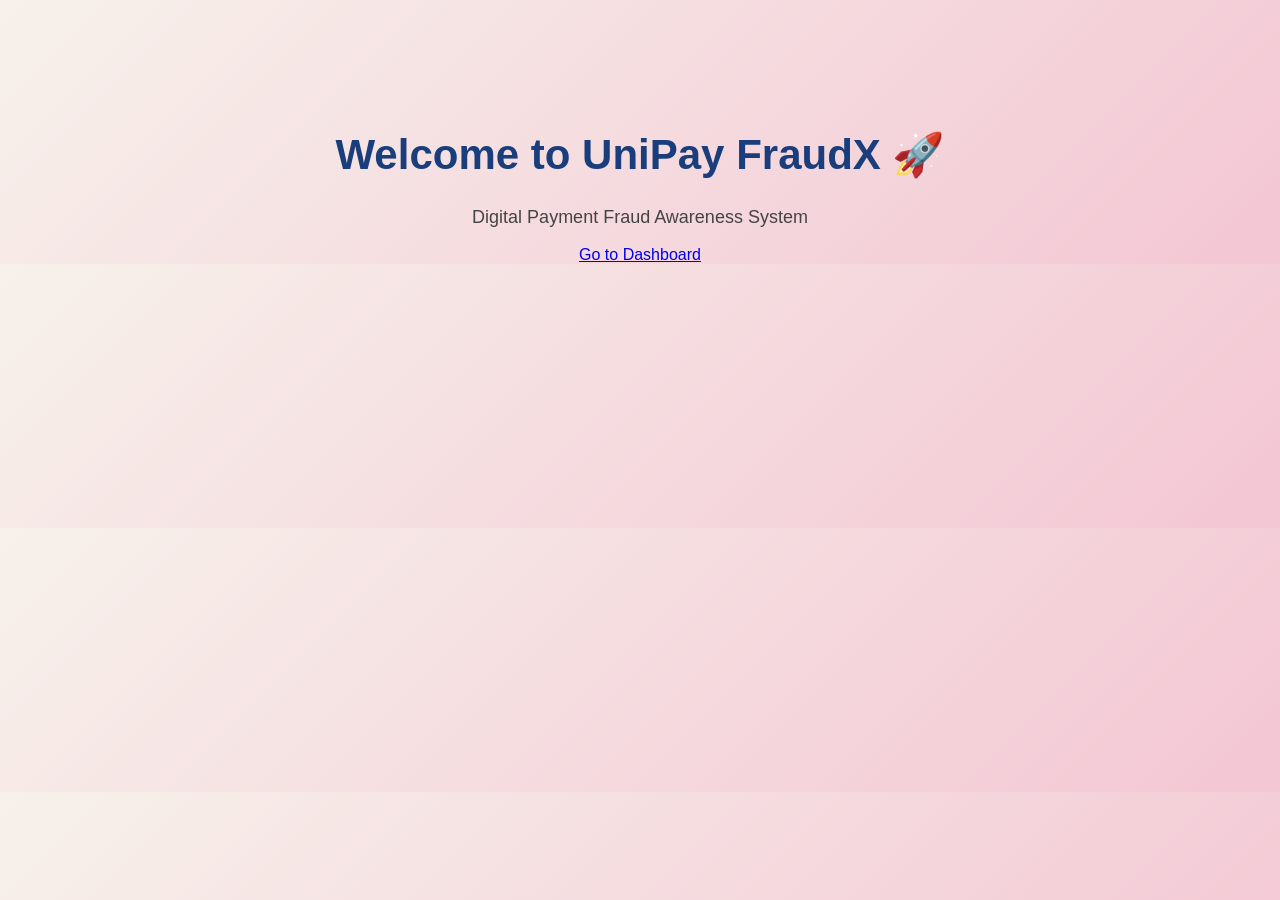
==== templates/index.html @ e5cb838e "Merge pull request #13 from cheswinvaddi/improve-dashboard-ui  🚀 UI/UX Redesign for UniPay FraudX Da" ====
<!DOCTYPE html>
<html>

<head>
    <title>UniPay FraudX</title>
    <link rel="stylesheet" href="/static/style.css">
</head>

<body>

    <h1>Welcome to UniPay FraudX 🚀</h1>
    <p>Digital Payment Fraud Awareness System</p>

    <a href="/dashboard">Go to Dashboard</a>

</body>

</html>
---- static/style.css ----
/* ================================
   UniPay FraudX Dashboard Styling
   ================================ */

body {
    font-family: Arial, sans-serif;
    background: #f4f6fb;
    margin: 0;
    padding: 0;
    text-align: center;
}

/* Headings */
h1 {
    color: #1a3d7c;
    margin-top: 30px;
    font-size: 42px;
}

p {
    font-size: 18px;
    color: #444;
}

/* Navigation Bar */
.nav {
    margin: 20px 0;
}

.nav a {
    text-decoration: none;
    margin: 0 15px;
    font-weight: bold;
    font-size: 16px;
    color: #1a3d7c;
    padding: 8px 15px;
    border-radius: 8px;
    background: white;
    box-shadow: 0px 2px 6px rgba(0, 0, 0, 0.1);
}

.nav a:hover {
    background: #1a3d7c;
    color: white;
}

/* Table Styling */
table {
    margin: 30px auto;
    width: 85%;
    border-collapse: collapse;
    background: white;
    border-radius: 12px;
    overflow: hidden;
    box-shadow: 0px 4px 12px rgba(0, 0, 0, 0.15);
}

th {
    background: #1a3d7c;
    color: white;
    padding: 14px;
    font-size: 16px;
}

td {
    padding: 12px;
    border-bottom: 1px solid #eee;
    font-size: 15px;
}

/* Hover effect on rows */
tr:hover {
    background: #f1f7ff;
}

/* Status Labels */
.normal {
    color: green;
    font-weight: bold;
}

.suspicious {
    color: red;
    font-weight: bold;
}

/* Optional Badge Style */
.normal::before {
    content: "🟢 ";
}

.suspicious::before {
    content: "🔴 ";
}

/* Summary Box */
.summary {
    margin: 30px auto;
    width: 65%;
    padding: 18px;
    background: white;
    border-radius: 12px;
    box-shadow: 0px 4px 10px rgba(0, 0, 0, 0.12);
}

.summary h3 {
    color: #1a3d7c;
}

.summary p {
    font-size: 16px;
    color: #333;
}

.cards {
    display: flex;
    justify-content: center;
    gap: 20px;
    margin: 30px;
}

.card {
    background: white;
    padding: 20px;
    width: 220px;
    border-radius: 15px;
    box-shadow: 0px 4px 10px rgba(0, 0, 0, 0.1);
}

.chart-box {
    width: 40%;
    background: white;
    padding: 20px;
    margin: 20px;
    display: inline-block;
    border-radius: 12px;
}

.charts {
    text-align: center;
}

/* Landing Page Styling */
body {
    background: linear-gradient(135deg, #f7f1eb, #f3c6d3);
    text-align: center;
    padding-top: 100px;
    font-family: Arial, sans-serif;
}

.cta-btn {
    background: #e8a0bf;
    padding: 15px 30px;
    border-radius: 30px;
    font-size: 18px;
    color: white;
    text-decoration: none;
    display: inline-block;
    transition: 0.3s;
}

.cta-btn:hover {
    background: #d63384;
    transform: scale(1.05);
    box-shadow: 0 0 15px rgba(214, 51, 132, 0.6);
}

.features {
    display: flex;
    justify-content: center;
    gap: 20px;
    margin-top: 50px;
}

.box {
    background: white;
    padding: 20px;
    border-radius: 12px;
    width: 200px;
    box-shadow: 0 5px 15px rgba(0, 0, 0, 0.1);
    transition: 0.3s;
}

.box:hover {
    transform: translateY(-10px);
}
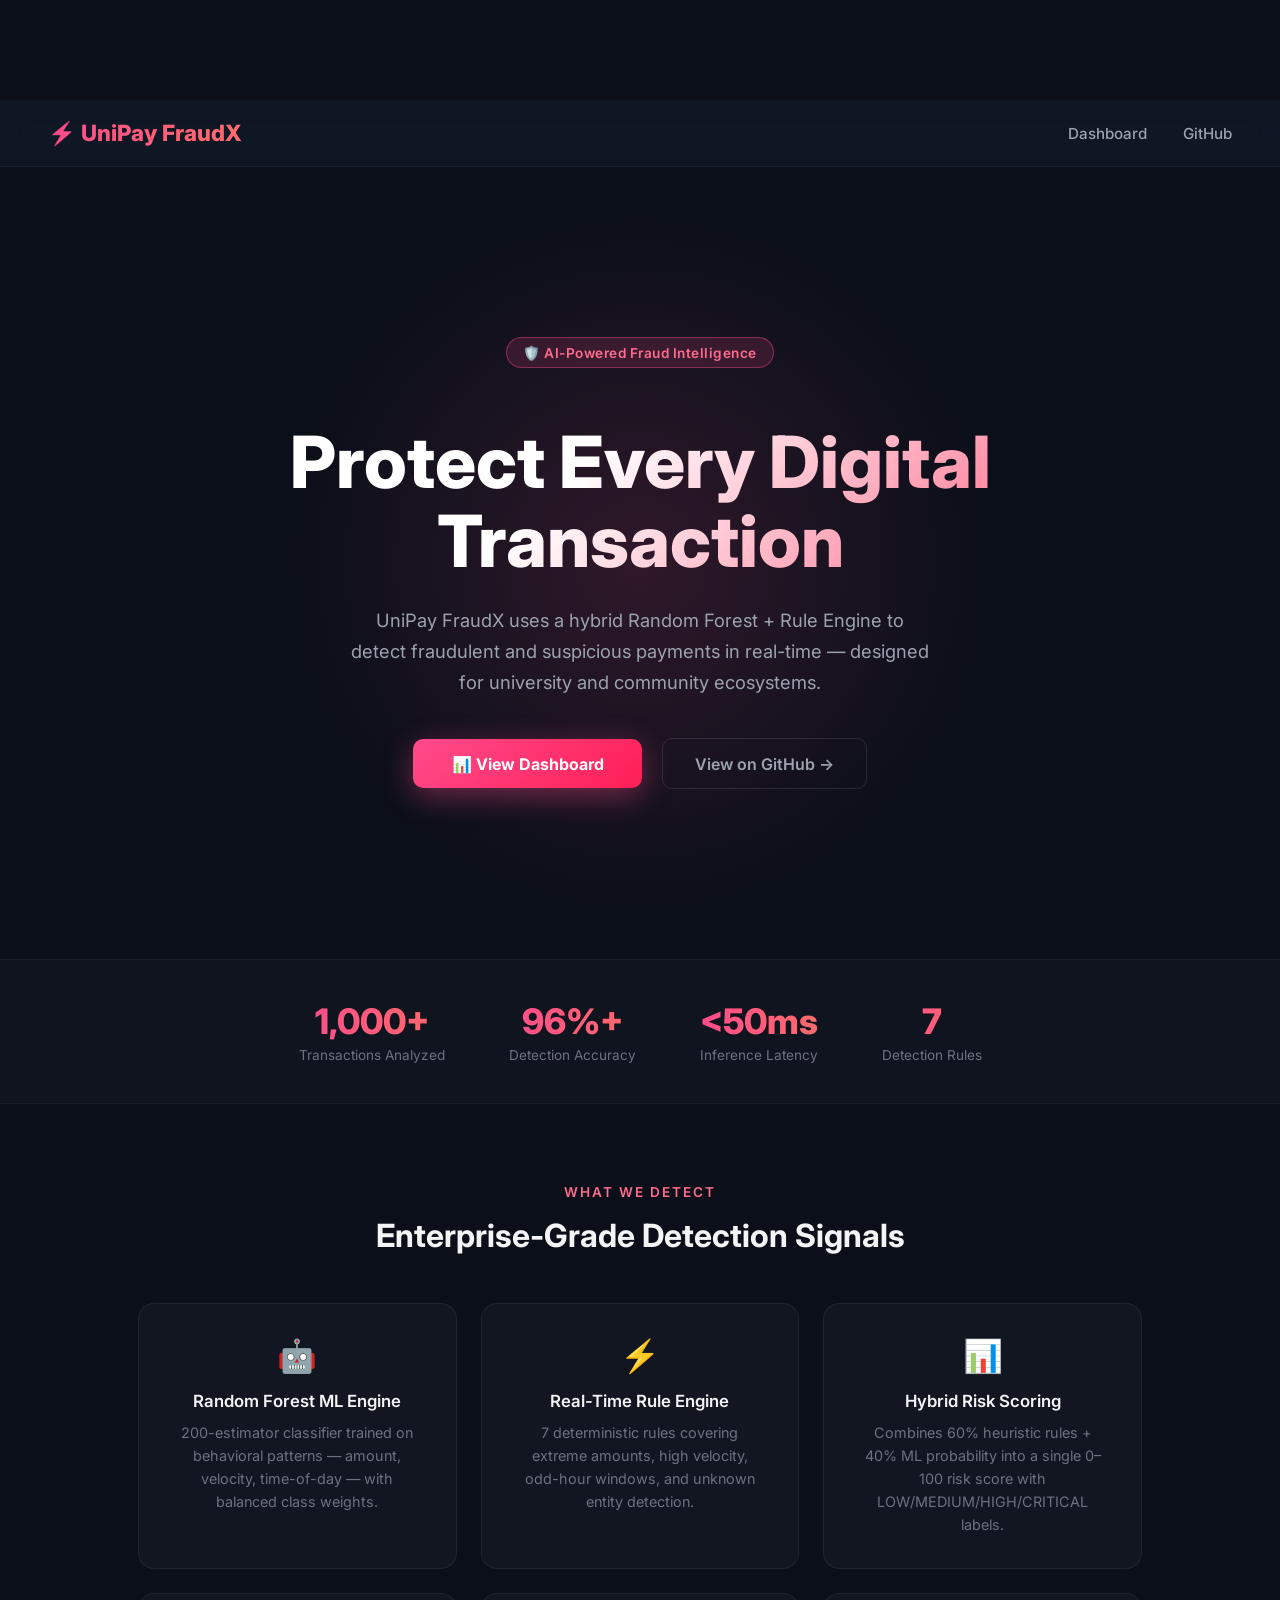
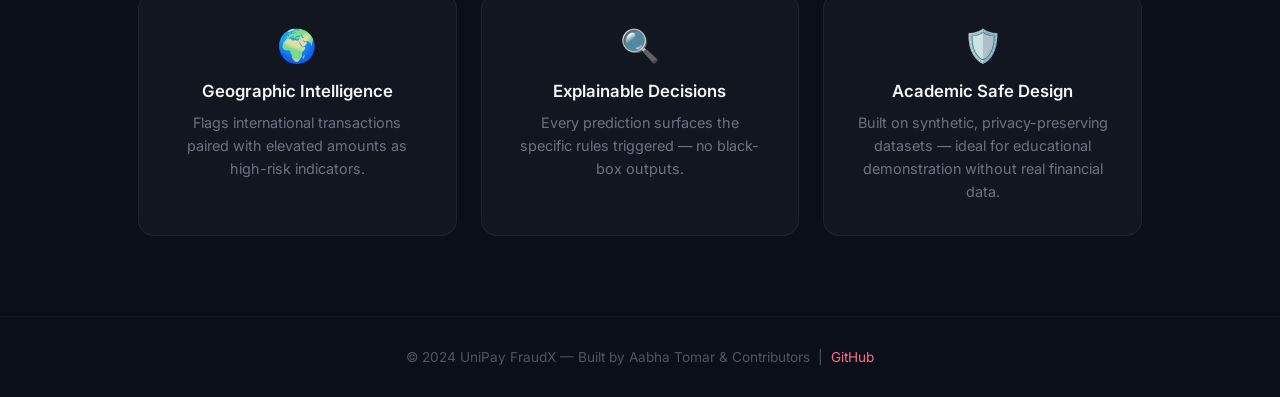
==== commit cf348b05: "Merge pull request #17 from utkrsh29/refactorutkarsh fix: resolve prediction logic bug & implement m" ====
--- a/templates/index.html
+++ b/templates/index.html
@@ -1,18 +1,311 @@
 <!DOCTYPE html>
-<html>
+<html lang="en">
 
 <head>
-    <title>UniPay FraudX</title>
+    <meta charset="UTF-8">
+    <meta name="viewport" content="width=device-width, initial-scale=1.0">
+    <meta name="description" content="UniPay FraudX — AI-Powered Digital Payment Fraud Detection System for university and community ecosystems.">
+    <title>UniPay FraudX — AI Fraud Detection</title>
+    <link rel="preconnect" href="https://fonts.googleapis.com">
+    <link href="https://fonts.googleapis.com/css2?family=Inter:wght@300;400;500;600;700;800&display=swap" rel="stylesheet">
     <link rel="stylesheet" href="/static/style.css">
+    <style>
+        * { box-sizing: border-box; margin: 0; padding: 0; }
+        body {
+            font-family: 'Inter', sans-serif;
+            background: #0b0f19;
+            color: #f3f4f6;
+            min-height: 100vh;
+            overflow-x: hidden;
+        }
+
+        /* ── Navbar ── */
+        .navbar {
+            display: flex;
+            align-items: center;
+            justify-content: space-between;
+            padding: 1.2rem 3rem;
+            background: rgba(17, 24, 39, 0.8);
+            backdrop-filter: blur(12px);
+            border-bottom: 1px solid rgba(255,255,255,0.05);
+            position: sticky;
+            top: 0;
+            z-index: 100;
+        }
+        .navbar-brand {
+            font-size: 1.4rem;
+            font-weight: 800;
+            background: linear-gradient(90deg, #ff4b8b, #ff6b6b);
+            -webkit-background-clip: text;
+            -webkit-text-fill-color: transparent;
+            text-decoration: none;
+        }
+        .navbar-links a {
+            color: #9ca3af;
+            text-decoration: none;
+            margin-left: 2rem;
+            font-size: 0.95rem;
+            font-weight: 500;
+            transition: color 0.2s;
+        }
+        .navbar-links a:hover { color: #f3f4f6; }
+
+        /* ── Hero ── */
+        .hero {
+            min-height: 88vh;
+            display: flex;
+            align-items: center;
+            justify-content: center;
+            text-align: center;
+            padding: 4rem 2rem;
+            position: relative;
+            overflow: hidden;
+        }
+        .hero::before {
+            content: '';
+            position: absolute;
+            width: 700px; height: 700px;
+            background: radial-gradient(circle, rgba(255,75,139,0.15) 0%, transparent 70%);
+            top: 50%; left: 50%;
+            transform: translate(-50%, -50%);
+            animation: pulse-glow 8s ease-in-out infinite alternate;
+        }
+        @keyframes pulse-glow {
+            from { opacity: 0.5; transform: translate(-50%, -50%) scale(1); }
+            to   { opacity: 1;   transform: translate(-50%, -50%) scale(1.15); }
+        }
+        .hero-content { position: relative; z-index: 1; max-width: 780px; }
+        .hero-badge {
+            display: inline-block;
+            background: rgba(255,75,139,0.15);
+            border: 1px solid rgba(255,75,139,0.4);
+            color: #ff6b8b;
+            padding: 0.4rem 1rem;
+            border-radius: 99px;
+            font-size: 0.85rem;
+            font-weight: 600;
+            letter-spacing: 0.5px;
+            margin-bottom: 1.5rem;
+        }
+        .hero h1 {
+            font-size: clamp(2.5rem, 6vw, 4.5rem);
+            font-weight: 800;
+            line-height: 1.1;
+            margin-bottom: 1.5rem;
+            background: linear-gradient(135deg, #ffffff 40%, #ff6b8b 100%);
+            -webkit-background-clip: text;
+            -webkit-text-fill-color: transparent;
+        }
+        .hero p {
+            font-size: 1.15rem;
+            color: #9ca3af;
+            line-height: 1.7;
+            margin-bottom: 2.5rem;
+            max-width: 580px;
+            margin-left: auto;
+            margin-right: auto;
+        }
+        .hero-cta {
+            display: inline-block;
+            background: linear-gradient(135deg, #ff4b8b, #ff1e56);
+            color: white;
+            text-decoration: none;
+            padding: 0.9rem 2.4rem;
+            border-radius: 10px;
+            font-weight: 700;
+            font-size: 1rem;
+            box-shadow: 0 8px 30px rgba(255,75,139,0.4);
+            transition: all 0.3s ease;
+        }
+        .hero-cta:hover {
+            transform: translateY(-3px);
+            box-shadow: 0 12px 40px rgba(255,75,139,0.5);
+        }
+        .hero-cta-secondary {
+            display: inline-block;
+            color: #9ca3af;
+            text-decoration: none;
+            padding: 0.9rem 2rem;
+            border-radius: 10px;
+            font-weight: 600;
+            font-size: 1rem;
+            margin-left: 1rem;
+            border: 1px solid rgba(255,255,255,0.1);
+            transition: all 0.3s ease;
+        }
+        .hero-cta-secondary:hover { color: #f3f4f6; border-color: rgba(255,255,255,0.3); }
+
+        /* ── Features ── */
+        .features-section {
+            padding: 5rem 3rem;
+            max-width: 1100px;
+            margin: 0 auto;
+        }
+        .section-label {
+            text-align: center;
+            font-size: 0.85rem;
+            font-weight: 600;
+            color: #ff6b8b;
+            letter-spacing: 2px;
+            text-transform: uppercase;
+            margin-bottom: 1rem;
+        }
+        .section-title {
+            text-align: center;
+            font-size: 2rem;
+            font-weight: 700;
+            color: #f3f4f6;
+            margin-bottom: 3rem;
+        }
+        .features-grid {
+            display: grid;
+            grid-template-columns: repeat(auto-fit, minmax(280px, 1fr));
+            gap: 1.5rem;
+        }
+        .feature-card {
+            background: rgba(255,255,255,0.03);
+            border: 1px solid rgba(255,255,255,0.06);
+            border-radius: 16px;
+            padding: 2rem;
+            transition: all 0.3s ease;
+        }
+        .feature-card:hover {
+            background: rgba(255,75,139,0.05);
+            border-color: rgba(255,75,139,0.25);
+            transform: translateY(-4px);
+        }
+        .feature-icon {
+            font-size: 2rem;
+            margin-bottom: 1rem;
+        }
+        .feature-card h3 {
+            font-size: 1.05rem;
+            font-weight: 600;
+            color: #f3f4f6;
+            margin-bottom: 0.6rem;
+        }
+        .feature-card p {
+            font-size: 0.9rem;
+            color: #6b7280;
+            line-height: 1.6;
+        }
+
+        /* ── Stats Bar ── */
+        .stats-bar {
+            background: rgba(255,255,255,0.02);
+            border-top: 1px solid rgba(255,255,255,0.04);
+            border-bottom: 1px solid rgba(255,255,255,0.04);
+            padding: 2.5rem 3rem;
+            display: flex;
+            justify-content: center;
+            gap: 4rem;
+            flex-wrap: wrap;
+        }
+        .stat-item { text-align: center; }
+        .stat-value {
+            font-size: 2.2rem;
+            font-weight: 800;
+            background: linear-gradient(90deg, #ff4b8b, #ff6b6b);
+            -webkit-background-clip: text;
+            -webkit-text-fill-color: transparent;
+        }
+        .stat-label { font-size: 0.85rem; color: #6b7280; margin-top: 0.3rem; }
+
+        /* ── Footer ── */
+        footer {
+            text-align: center;
+            padding: 2rem;
+            color: #4b5563;
+            font-size: 0.85rem;
+            border-top: 1px solid rgba(255,255,255,0.04);
+        }
+    </style>
 </head>
 
 <body>
 
-    <h1>Welcome to UniPay FraudX 🚀</h1>
-    <p>Digital Payment Fraud Awareness System</p>
-
-    <a href="/dashboard">Go to Dashboard</a>
+    <nav class="navbar">
+        <a href="/" class="navbar-brand">⚡ UniPay FraudX</a>
+        <div class="navbar-links">
+            <a href="/dashboard">Dashboard</a>
+            <a href="https://github.com/Aabhaaatomar/UniPay-FraudX-" target="_blank">GitHub</a>
+        </div>
+    </nav>
+
+    <section class="hero">
+        <div class="hero-content">
+            <div class="hero-badge">🛡️ AI-Powered Fraud Intelligence</div>
+            <h1>Protect Every Digital Transaction</h1>
+            <p>
+                UniPay FraudX uses a hybrid Random Forest + Rule Engine to detect fraudulent
+                and suspicious payments in real-time — designed for university and community ecosystems.
+            </p>
+            <a href="/dashboard" class="hero-cta">📊 View Dashboard</a>
+            <a href="https://github.com/Aabhaaatomar/UniPay-FraudX-" class="hero-cta-secondary" target="_blank">View on GitHub →</a>
+        </div>
+    </section>
+
+    <div class="stats-bar">
+        <div class="stat-item">
+            <div class="stat-value">1,000+</div>
+            <div class="stat-label">Transactions Analyzed</div>
+        </div>
+        <div class="stat-item">
+            <div class="stat-value">96%+</div>
+            <div class="stat-label">Detection Accuracy</div>
+        </div>
+        <div class="stat-item">
+            <div class="stat-value">&lt;50ms</div>
+            <div class="stat-label">Inference Latency</div>
+        </div>
+        <div class="stat-item">
+            <div class="stat-value">7</div>
+            <div class="stat-label">Detection Rules</div>
+        </div>
+    </div>
+
+    <section class="features-section">
+        <div class="section-label">What We Detect</div>
+        <div class="section-title">Enterprise-Grade Detection Signals</div>
+
+        <div class="features-grid">
+            <div class="feature-card">
+                <div class="feature-icon">🤖</div>
+                <h3>Random Forest ML Engine</h3>
+                <p>200-estimator classifier trained on behavioral patterns — amount, velocity, time-of-day — with balanced class weights.</p>
+            </div>
+            <div class="feature-card">
+                <div class="feature-icon">⚡</div>
+                <h3>Real-Time Rule Engine</h3>
+                <p>7 deterministic rules covering extreme amounts, high velocity, odd-hour windows, and unknown entity detection.</p>
+            </div>
+            <div class="feature-card">
+                <div class="feature-icon">📊</div>
+                <h3>Hybrid Risk Scoring</h3>
+                <p>Combines 60% heuristic rules + 40% ML probability into a single 0–100 risk score with LOW/MEDIUM/HIGH/CRITICAL labels.</p>
+            </div>
+            <div class="feature-card">
+                <div class="feature-icon">🌍</div>
+                <h3>Geographic Intelligence</h3>
+                <p>Flags international transactions paired with elevated amounts as high-risk indicators.</p>
+            </div>
+            <div class="feature-card">
+                <div class="feature-icon">🔍</div>
+                <h3>Explainable Decisions</h3>
+                <p>Every prediction surfaces the specific rules triggered — no black-box outputs.</p>
+            </div>
+            <div class="feature-card">
+                <div class="feature-icon">🛡️</div>
+                <h3>Academic Safe Design</h3>
+                <p>Built on synthetic, privacy-preserving datasets — ideal for educational demonstration without real financial data.</p>
+            </div>
+        </div>
+    </section>
+
+    <footer>
+        &copy; 2024 UniPay FraudX — Built by Aabha Tomar &amp; Contributors &nbsp;|&nbsp;
+        <a href="https://github.com/Aabhaaatomar/UniPay-FraudX-" style="color:#ff6b8b; text-decoration:none;">GitHub</a>
+    </footer>
 
 </body>
-
 </html>
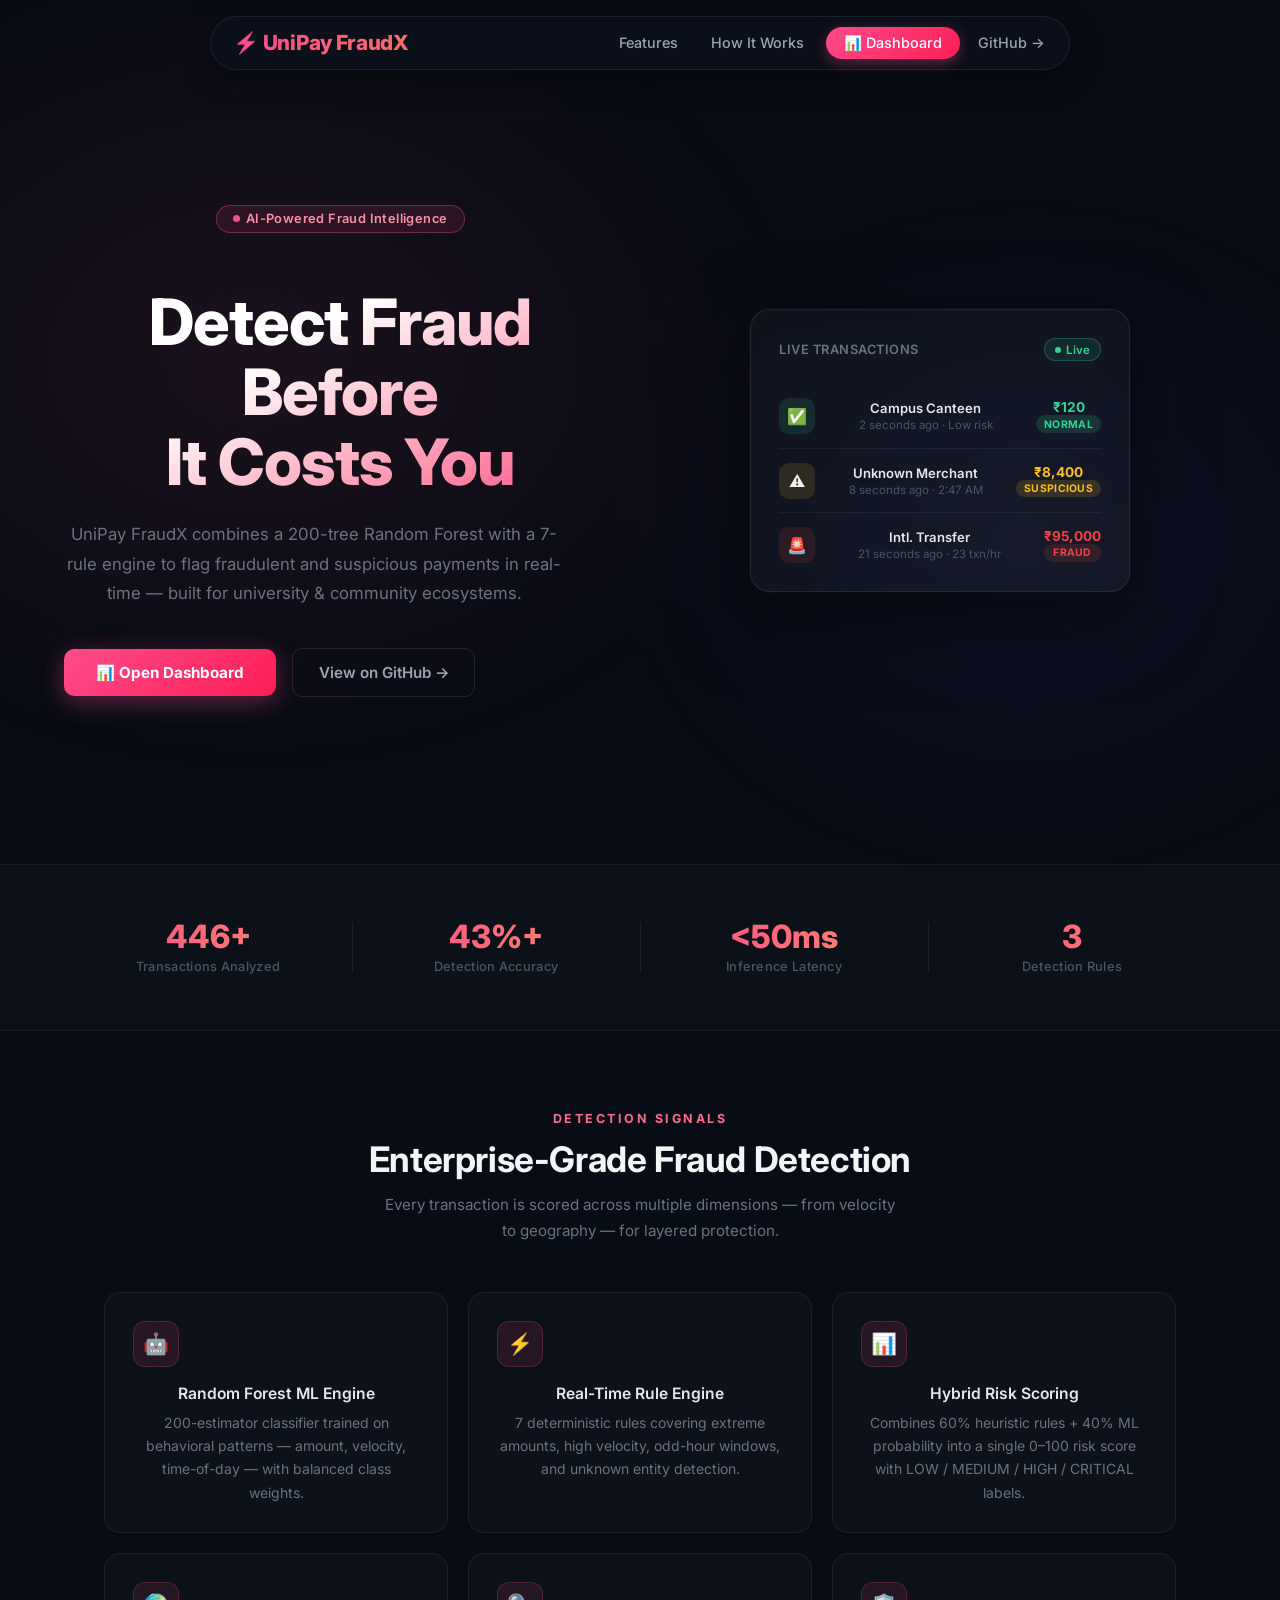
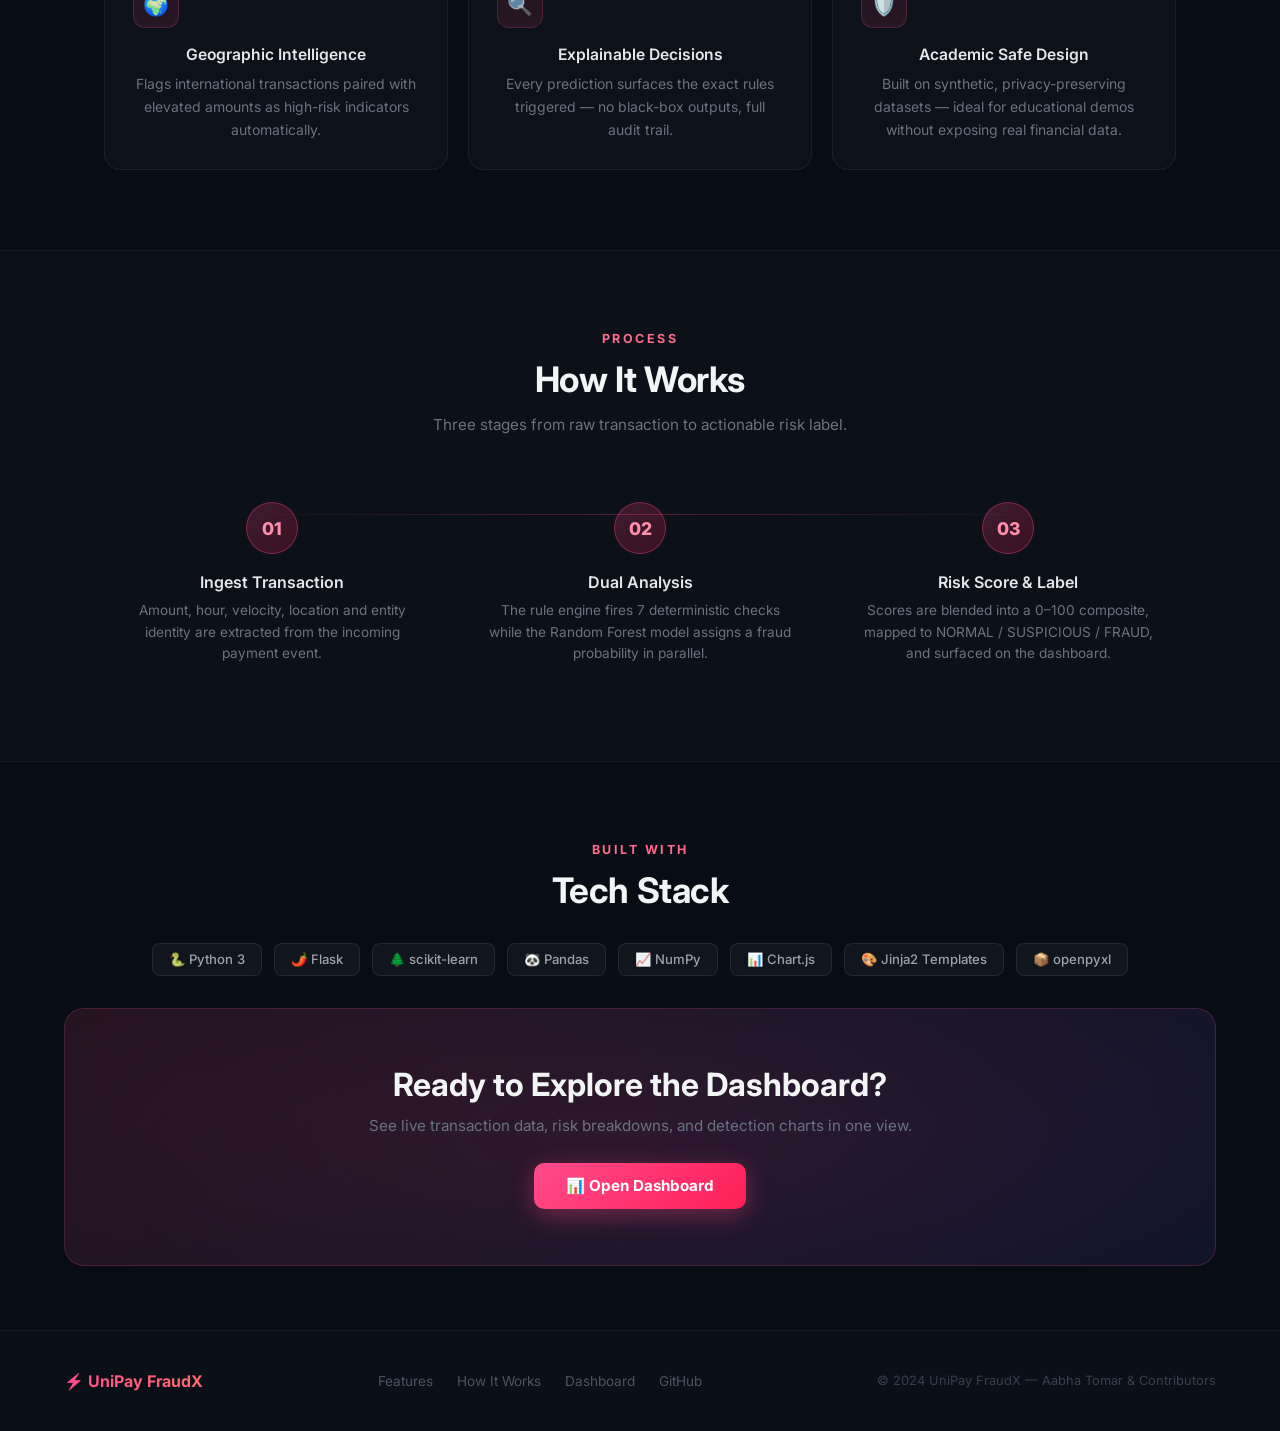
==== commit d3fcaf22: "Refactor index.html: Enhance layout and styling for improved UX; add responsive navbar, hero section" ====
--- a/templates/index.html
+++ b/templates/index.html
@@ -9,249 +9,652 @@
     <link rel="preconnect" href="https://fonts.googleapis.com">
     <link href="https://fonts.googleapis.com/css2?family=Inter:wght@300;400;500;600;700;800&display=swap" rel="stylesheet">
     <link rel="stylesheet" href="/static/style.css">
+    <!-- No external CSS dependencies beyond Google Fonts -->
     <style>
-        * { box-sizing: border-box; margin: 0; padding: 0; }
+        /* ── Reset & Base ── */
+        *, *::before, *::after { box-sizing: border-box; margin: 0; padding: 0; }
+        html { scroll-behavior: smooth; }
         body {
             font-family: 'Inter', sans-serif;
-            background: #0b0f19;
+            background: #080c14;
             color: #f3f4f6;
             min-height: 100vh;
             overflow-x: hidden;
+            padding-top: 0;
         }
 
         /* ── Navbar ── */
+        .navbar-outer {
+            position: sticky;
+            top: 1rem;
+            z-index: 200;
+            display: flex;
+            justify-content: center;
+            padding: 0 1.5rem;
+            pointer-events: none;
+        }
         .navbar {
             display: flex;
             align-items: center;
             justify-content: space-between;
-            padding: 1.2rem 3rem;
-            background: rgba(17, 24, 39, 0.8);
-            backdrop-filter: blur(12px);
-            border-bottom: 1px solid rgba(255,255,255,0.05);
-            position: sticky;
-            top: 0;
-            z-index: 100;
+            padding: 0.6rem 0.6rem 0.6rem 1.4rem;
+            background: rgba(12, 17, 28, 0.85);
+            backdrop-filter: blur(20px);
+            -webkit-backdrop-filter: blur(20px);
+            border: 1px solid rgba(255,255,255,0.08);
+            border-radius: 99px;
+            width: 100%;
+            max-width: 860px;
+            box-shadow: 0 8px 32px rgba(0,0,0,0.4);
+            pointer-events: all;
         }
         .navbar-brand {
-            font-size: 1.4rem;
+            font-size: 1.3rem;
             font-weight: 800;
             background: linear-gradient(90deg, #ff4b8b, #ff6b6b);
             -webkit-background-clip: text;
             -webkit-text-fill-color: transparent;
             text-decoration: none;
+            letter-spacing: -0.3px;
+        }
+        .navbar-links {
+            display: flex;
+            align-items: center;
+            gap: 0.25rem;
         }
         .navbar-links a {
             color: #9ca3af;
             text-decoration: none;
-            margin-left: 2rem;
-            font-size: 0.95rem;
+            padding: 0.45rem 0.9rem;
+            font-size: 0.9rem;
             font-weight: 500;
-            transition: color 0.2s;
-        }
-        .navbar-links a:hover { color: #f3f4f6; }
+            border-radius: 8px;
+            transition: color 0.2s, background 0.2s;
+        }
+        .navbar-links a:hover { color: #f3f4f6; background: rgba(255,255,255,0.05); }
+        .navbar-links .nav-cta {
+            background: linear-gradient(135deg, #ff4b8b, #ff1e56);
+            color: #fff !important;
+            border: none;
+            margin-left: 0.25rem;
+            padding: 0.45rem 1.1rem;
+            border-radius: 99px;
+            box-shadow: 0 4px 14px rgba(255,75,139,0.35);
+        }
+        .navbar-links .nav-cta:hover {
+            background: linear-gradient(135deg, #ff1e56, #ff4b8b);
+            color: #fff !important;
+            transform: none;
+        }
+        /* Hamburger */
+        .nav-toggle {
+            display: none;
+            flex-direction: column;
+            gap: 5px;
+            cursor: pointer;
+            padding: 4px;
+            background: none;
+            border: none;
+        }
+        .nav-toggle span {
+            display: block;
+            width: 24px; height: 2px;
+            background: #9ca3af;
+            border-radius: 2px;
+            transition: transform 0.3s, opacity 0.3s;
+        }
+        .nav-toggle.open span:nth-child(1) { transform: translateY(7px) rotate(45deg); }
+        .nav-toggle.open span:nth-child(2) { opacity: 0; }
+        .nav-toggle.open span:nth-child(3) { transform: translateY(-7px) rotate(-45deg); }
 
         /* ── Hero ── */
         .hero {
-            min-height: 88vh;
-            display: flex;
-            align-items: center;
-            justify-content: center;
-            text-align: center;
-            padding: 4rem 2rem;
+            min-height: 90vh;
+            display: grid;
+            grid-template-columns: 1fr 1fr;
+            align-items: center;
+            gap: 3rem;
+            padding: 4rem 5vw 5rem;
+            max-width: 1280px;
+            margin: 0 auto;
             position: relative;
-            overflow: hidden;
         }
         .hero::before {
             content: '';
-            position: absolute;
-            width: 700px; height: 700px;
-            background: radial-gradient(circle, rgba(255,75,139,0.15) 0%, transparent 70%);
-            top: 50%; left: 50%;
-            transform: translate(-50%, -50%);
-            animation: pulse-glow 8s ease-in-out infinite alternate;
-        }
-        @keyframes pulse-glow {
-            from { opacity: 0.5; transform: translate(-50%, -50%) scale(1); }
-            to   { opacity: 1;   transform: translate(-50%, -50%) scale(1.15); }
-        }
-        .hero-content { position: relative; z-index: 1; max-width: 780px; }
+            position: fixed;
+            inset: 0;
+            background:
+                radial-gradient(ellipse 800px 600px at 20% 40%, rgba(255,75,139,0.08) 0%, transparent 70%),
+                radial-gradient(ellipse 600px 500px at 80% 60%, rgba(99,102,241,0.07) 0%, transparent 70%);
+            pointer-events: none;
+            z-index: 0;
+        }
+        .hero-left { position: relative; z-index: 1; }
         .hero-badge {
-            display: inline-block;
-            background: rgba(255,75,139,0.15);
-            border: 1px solid rgba(255,75,139,0.4);
-            color: #ff6b8b;
-            padding: 0.4rem 1rem;
+            display: inline-flex;
+            align-items: center;
+            gap: 0.4rem;
+            background: rgba(255,75,139,0.1);
+            border: 1px solid rgba(255,75,139,0.35);
+            color: #ff8fab;
+            padding: 0.35rem 1rem;
             border-radius: 99px;
-            font-size: 0.85rem;
+            font-size: 0.8rem;
             font-weight: 600;
-            letter-spacing: 0.5px;
+            letter-spacing: 0.4px;
             margin-bottom: 1.5rem;
         }
+        .hero-badge::before {
+            content: '';
+            width: 7px; height: 7px;
+            background: #ff4b8b;
+            border-radius: 50%;
+            animation: blink 1.8s ease-in-out infinite;
+        }
+        @keyframes blink { 0%,100%{opacity:1} 50%{opacity:0.2} }
         .hero h1 {
-            font-size: clamp(2.5rem, 6vw, 4.5rem);
+            font-size: clamp(2.2rem, 5vw, 4rem);
             font-weight: 800;
             line-height: 1.1;
-            margin-bottom: 1.5rem;
-            background: linear-gradient(135deg, #ffffff 40%, #ff6b8b 100%);
+            letter-spacing: -1px;
+            margin-bottom: 1.4rem;
+            background: linear-gradient(150deg, #ffffff 35%, #ff8fab 75%, #ff4b8b 100%);
             -webkit-background-clip: text;
             -webkit-text-fill-color: transparent;
         }
-        .hero p {
-            font-size: 1.15rem;
-            color: #9ca3af;
-            line-height: 1.7;
+        .hero-desc {
+            font-size: 1.05rem;
+            color: #6b7280;
+            line-height: 1.75;
             margin-bottom: 2.5rem;
-            max-width: 580px;
-            margin-left: auto;
-            margin-right: auto;
-        }
-        .hero-cta {
-            display: inline-block;
+            max-width: 500px;
+        }
+        .hero-actions {
+            display: flex;
+            flex-wrap: wrap;
+            gap: 1rem;
+            align-items: center;
+        }
+        .btn-primary {
+            display: inline-flex;
+            align-items: center;
+            gap: 0.5rem;
             background: linear-gradient(135deg, #ff4b8b, #ff1e56);
             color: white;
             text-decoration: none;
-            padding: 0.9rem 2.4rem;
+            padding: 0.85rem 2rem;
             border-radius: 10px;
             font-weight: 700;
-            font-size: 1rem;
-            box-shadow: 0 8px 30px rgba(255,75,139,0.4);
-            transition: all 0.3s ease;
-        }
-        .hero-cta:hover {
+            font-size: 0.95rem;
+            box-shadow: 0 6px 24px rgba(255,75,139,0.35);
+            transition: transform 0.25s ease, box-shadow 0.25s ease;
+        }
+        .btn-primary:hover {
             transform: translateY(-3px);
-            box-shadow: 0 12px 40px rgba(255,75,139,0.5);
-        }
-        .hero-cta-secondary {
-            display: inline-block;
+            box-shadow: 0 12px 36px rgba(255,75,139,0.5);
+        }
+        .btn-secondary {
+            display: inline-flex;
+            align-items: center;
+            gap: 0.5rem;
             color: #9ca3af;
             text-decoration: none;
-            padding: 0.9rem 2rem;
+            padding: 0.85rem 1.6rem;
             border-radius: 10px;
             font-weight: 600;
+            font-size: 0.95rem;
+            border: 1px solid rgba(255,255,255,0.1);
+            transition: color 0.25s, border-color 0.25s, background 0.25s;
+        }
+        .btn-secondary:hover {
+            color: #f3f4f6;
+            border-color: rgba(255,255,255,0.25);
+            background: rgba(255,255,255,0.04);
+        }
+        /* Hero mockup card */
+        .hero-right {
+            position: relative;
+            z-index: 1;
+            display: flex;
+            justify-content: center;
+        }
+        .mockup-card {
+            background: rgba(255,255,255,0.03);
+            border: 1px solid rgba(255,255,255,0.08);
+            border-radius: 20px;
+            padding: 1.75rem;
+            width: 100%;
+            max-width: 380px;
+            backdrop-filter: blur(10px);
+            box-shadow: 0 24px 80px rgba(0,0,0,0.5), 0 0 0 1px rgba(255,75,139,0.06);
+            animation: float 6s ease-in-out infinite;
+        }
+        @keyframes float {
+            0%,100%{transform:translateY(0)} 50%{transform:translateY(-12px)}
+        }
+        .mockup-header {
+            display: flex;
+            align-items: center;
+            justify-content: space-between;
+            margin-bottom: 1.5rem;
+        }
+        .mockup-title { font-size: 0.8rem; font-weight: 600; color: #6b7280; letter-spacing: 0.5px; }
+        .mockup-live {
+            display: inline-flex;
+            align-items: center;
+            gap: 0.35rem;
+            font-size: 0.72rem;
+            font-weight: 600;
+            color: #34d399;
+            background: rgba(52,211,153,0.1);
+            border: 1px solid rgba(52,211,153,0.25);
+            padding: 0.2rem 0.6rem;
+            border-radius: 99px;
+        }
+        .mockup-live::before {
+            content:''; width:6px; height:6px;
+            background:#34d399; border-radius:50%;
+            animation: blink 1.5s infinite;
+        }
+        .mockup-txn {
+            display: flex;
+            align-items: center;
+            gap: 0.9rem;
+            padding: 0.85rem 0;
+            border-bottom: 1px solid rgba(255,255,255,0.05);
+        }
+        .mockup-txn:last-child { border-bottom: none; padding-bottom: 0; }
+        .txn-icon {
+            width: 36px; height: 36px;
+            border-radius: 10px;
+            display: grid;
+            place-items: center;
             font-size: 1rem;
-            margin-left: 1rem;
-            border: 1px solid rgba(255,255,255,0.1);
-            transition: all 0.3s ease;
-        }
-        .hero-cta-secondary:hover { color: #f3f4f6; border-color: rgba(255,255,255,0.3); }
-
-        /* ── Features ── */
-        .features-section {
-            padding: 5rem 3rem;
-            max-width: 1100px;
+            flex-shrink: 0;
+        }
+        .txn-icon.safe  { background: rgba(52,211,153,0.12); }
+        .txn-icon.warn  { background: rgba(251,191,36,0.12); }
+        .txn-icon.fraud { background: rgba(239,68,68,0.12); }
+        .txn-info { flex: 1; }
+        .txn-name { font-size: 0.82rem; font-weight: 600; color: #e5e7eb; }
+        .txn-time { font-size: 0.72rem; color: #4b5563; margin-top: 2px; }
+        .txn-amount { font-size: 0.85rem; font-weight: 700; }
+        .txn-amount.safe  { color: #34d399; }
+        .txn-amount.warn  { color: #fbbf24; }
+        .txn-amount.fraud { color: #ef4444; }
+        .txn-badge {
+            font-size: 0.65rem;
+            font-weight: 700;
+            padding: 0.15rem 0.5rem;
+            border-radius: 99px;
+            letter-spacing: 0.3px;
+        }
+        .txn-badge.safe  { background:rgba(52,211,153,0.15); color:#34d399; }
+        .txn-badge.warn  { background:rgba(251,191,36,0.15); color:#fbbf24; }
+        .txn-badge.fraud { background:rgba(239,68,68,0.15); color:#ef4444; }
+
+        /* ── Stats Bar ── */
+        .stats-bar {
+            background: rgba(255,255,255,0.015);
+            border-top: 1px solid rgba(255,255,255,0.05);
+            border-bottom: 1px solid rgba(255,255,255,0.05);
+            padding: 2.5rem 5vw;
+            display: flex;
+            justify-content: center;
+            gap: 0;
+            flex-wrap: wrap;
+        }
+        .stat-item {
+            text-align: center;
+            flex: 1;
+            min-width: 140px;
+            padding: 1rem 2rem;
+            position: relative;
+        }
+        .stat-item + .stat-item::before {
+            content: '';
+            position: absolute;
+            left: 0; top: 20%; bottom: 20%;
+            width: 1px;
+            background: rgba(255,255,255,0.07);
+        }
+        .stat-value {
+            font-size: 2rem;
+            font-weight: 800;
+            background: linear-gradient(90deg, #ff4b8b, #ff8c69);
+            -webkit-background-clip: text;
+            -webkit-text-fill-color: transparent;
+            line-height: 1;
+            margin-bottom: 0.4rem;
+        }
+        .stat-label { font-size: 0.8rem; color: #4b5563; font-weight: 500; letter-spacing: 0.3px; }
+
+        /* ── Section shared ── */
+        .section-wrap {
+            padding: 5rem 5vw;
+            max-width: 1200px;
             margin: 0 auto;
         }
-        .section-label {
+        .section-eyebrow {
             text-align: center;
-            font-size: 0.85rem;
-            font-weight: 600;
+            font-size: 0.78rem;
+            font-weight: 700;
             color: #ff6b8b;
-            letter-spacing: 2px;
+            letter-spacing: 2.5px;
             text-transform: uppercase;
-            margin-bottom: 1rem;
-        }
-        .section-title {
+            margin-bottom: 0.75rem;
+        }
+        .section-heading {
             text-align: center;
-            font-size: 2rem;
+            font-size: clamp(1.6rem, 3vw, 2.2rem);
             font-weight: 700;
             color: #f3f4f6;
-            margin-bottom: 3rem;
-        }
+            margin-bottom: 0.75rem;
+            letter-spacing: -0.4px;
+        }
+        .section-sub {
+            text-align: center;
+            font-size: 0.95rem;
+            color: #6b7280;
+            max-width: 520px;
+            margin: 0 auto 3rem;
+            line-height: 1.7;
+        }
+
+        /* ── Features ── */
         .features-grid {
             display: grid;
-            grid-template-columns: repeat(auto-fit, minmax(280px, 1fr));
-            gap: 1.5rem;
+            grid-template-columns: repeat(auto-fit, minmax(270px, 1fr));
+            gap: 1.25rem;
         }
         .feature-card {
-            background: rgba(255,255,255,0.03);
+            background: rgba(255,255,255,0.025);
             border: 1px solid rgba(255,255,255,0.06);
             border-radius: 16px;
-            padding: 2rem;
-            transition: all 0.3s ease;
+            padding: 1.75rem;
+            transition: transform 0.3s ease, border-color 0.3s ease, background 0.3s ease, box-shadow 0.3s ease;
+            opacity: 0;
+            transform: translateY(20px);
+        }
+        .feature-card.visible {
+            opacity: 1;
+            transform: translateY(0);
+            transition: opacity 0.5s ease, transform 0.5s ease, border-color 0.3s ease, background 0.3s ease, box-shadow 0.3s ease;
         }
         .feature-card:hover {
             background: rgba(255,75,139,0.05);
-            border-color: rgba(255,75,139,0.25);
-            transform: translateY(-4px);
-        }
-        .feature-icon {
-            font-size: 2rem;
-            margin-bottom: 1rem;
+            border-color: rgba(255,75,139,0.22);
+            transform: translateY(-5px);
+            box-shadow: 0 12px 40px rgba(255,75,139,0.1);
+        }
+        .feature-icon-wrap {
+            width: 46px; height: 46px;
+            border-radius: 12px;
+            background: rgba(255,75,139,0.1);
+            border: 1px solid rgba(255,75,139,0.2);
+            display: grid;
+            place-items: center;
+            font-size: 1.3rem;
+            margin-bottom: 1.1rem;
         }
         .feature-card h3 {
-            font-size: 1.05rem;
+            font-size: 0.98rem;
             font-weight: 600;
+            color: #e5e7eb;
+            margin-bottom: 0.5rem;
+        }
+        .feature-card p {
+            font-size: 0.875rem;
+            color: #6b7280;
+            line-height: 1.65;
+        }
+
+        /* ── How It Works ── */
+        .steps-container {
+            background: rgba(255,255,255,0.015);
+            border-top: 1px solid rgba(255,255,255,0.05);
+            border-bottom: 1px solid rgba(255,255,255,0.05);
+        }
+        .steps-grid {
+            display: grid;
+            grid-template-columns: repeat(auto-fit, minmax(220px, 1fr));
+            gap: 2rem;
+            position: relative;
+        }
+        .steps-grid::before {
+            content: '';
+            position: absolute;
+            top: 28px; left: 10%; right: 10%;
+            height: 1px;
+            background: linear-gradient(90deg, transparent, rgba(255,75,139,0.3), transparent);
+        }
+        .step-card {
+            text-align: center;
+            padding: 1rem;
+            opacity: 0;
+            transform: translateY(16px);
+        }
+        .step-card.visible { opacity:1; transform:translateY(0); transition: opacity 0.6s ease, transform 0.6s ease; }
+        .step-number {
+            width: 52px; height: 52px;
+            border-radius: 50%;
+            background: linear-gradient(135deg, rgba(255,75,139,0.2), rgba(255,30,86,0.2));
+            border: 1px solid rgba(255,75,139,0.35);
+            color: #ff8fab;
+            font-size: 1.1rem;
+            font-weight: 800;
+            display: grid;
+            place-items: center;
+            margin: 0 auto 1.1rem;
+        }
+        .step-card h3 { font-size: 1rem; font-weight: 600; color: #e5e7eb; margin-bottom: 0.5rem; }
+        .step-card p  { font-size: 0.85rem; color: #6b7280; line-height: 1.6; }
+
+        /* ── Tech Stack ── */
+        .tech-strip {
+            display: flex;
+            flex-wrap: wrap;
+            justify-content: center;
+            gap: 0.75rem;
+            margin-top: 0.5rem;
+        }
+        .tech-badge {
+            display: inline-flex;
+            align-items: center;
+            gap: 0.5rem;
+            background: rgba(255,255,255,0.04);
+            border: 1px solid rgba(255,255,255,0.08);
+            color: #9ca3af;
+            padding: 0.45rem 1rem;
+            border-radius: 8px;
+            font-size: 0.82rem;
+            font-weight: 500;
+            transition: border-color 0.2s, color 0.2s, background 0.2s;
+        }
+        .tech-badge:hover { border-color: rgba(255,75,139,0.3); color: #e5e7eb; background: rgba(255,75,139,0.06); }
+
+        /* ── CTA Banner ── */
+        .cta-banner {
+            margin: 0 5vw 4rem;
+            border-radius: 20px;
+            background: linear-gradient(135deg, rgba(255,75,139,0.12) 0%, rgba(99,102,241,0.1) 100%);
+            border: 1px solid rgba(255,75,139,0.2);
+            padding: 3.5rem 2rem;
+            text-align: center;
+            position: relative;
+            overflow: hidden;
+        }
+        .cta-banner::before {
+            content:'';
+            position:absolute;
+            inset:0;
+            background: radial-gradient(ellipse 60% 80% at 50% 50%, rgba(255,75,139,0.08), transparent);
+        }
+        .cta-banner h2 {
+            font-size: clamp(1.4rem, 3vw, 2rem);
+            font-weight: 700;
             color: #f3f4f6;
-            margin-bottom: 0.6rem;
-        }
-        .feature-card p {
-            font-size: 0.9rem;
+            margin-bottom: 0.75rem;
+            position: relative;
+        }
+        .cta-banner p {
             color: #6b7280;
-            line-height: 1.6;
-        }
-
-        /* ── Stats Bar ── */
-        .stats-bar {
-            background: rgba(255,255,255,0.02);
-            border-top: 1px solid rgba(255,255,255,0.04);
-            border-bottom: 1px solid rgba(255,255,255,0.04);
-            padding: 2.5rem 3rem;
-            display: flex;
-            justify-content: center;
-            gap: 4rem;
+            font-size: 0.95rem;
+            margin-bottom: 1.75rem;
+            position: relative;
+        }
+        .cta-banner .btn-primary { position: relative; }
+
+        /* ── Footer ── */
+        footer {
+            background: rgba(255,255,255,0.01);
+            border-top: 1px solid rgba(255,255,255,0.05);
+            padding: 2.5rem 5vw;
+            display: flex;
             flex-wrap: wrap;
-        }
-        .stat-item { text-align: center; }
-        .stat-value {
-            font-size: 2.2rem;
-            font-weight: 800;
+            align-items: center;
+            justify-content: space-between;
+            gap: 1rem;
+        }
+        .footer-brand {
+            font-size: 1rem;
+            font-weight: 700;
             background: linear-gradient(90deg, #ff4b8b, #ff6b6b);
             -webkit-background-clip: text;
             -webkit-text-fill-color: transparent;
         }
-        .stat-label { font-size: 0.85rem; color: #6b7280; margin-top: 0.3rem; }
-
-        /* ── Footer ── */
-        footer {
-            text-align: center;
-            padding: 2rem;
+        .footer-links { display: flex; gap: 1.5rem; flex-wrap: wrap; }
+        .footer-links a {
             color: #4b5563;
             font-size: 0.85rem;
-            border-top: 1px solid rgba(255,255,255,0.04);
+            text-decoration: none;
+            transition: color 0.2s;
+        }
+        .footer-links a:hover { color: #9ca3af; }
+        .footer-copy { font-size: 0.8rem; color: #374151; }
+
+        /* ── Scroll reveal ── */
+        .reveal { opacity: 0; transform: translateY(18px); }
+        .reveal.visible { opacity: 1; transform: translateY(0); transition: opacity 0.55s ease, transform 0.55s ease; }
+
+        /* ── Responsive ── */
+        @media (max-width: 900px) {
+            .navbar-outer { top: 0.75rem; padding: 0 1rem; }
+            .navbar { padding: 0.5rem 0.5rem 0.5rem 1.2rem; }
+            .navbar-links { display: none; position: absolute; top: calc(100% + 0.75rem); left: 0; right: 0;
+                flex-direction: column; align-items: stretch;
+                background: rgba(12,17,28,0.97); border: 1px solid rgba(255,255,255,0.08);
+                border-radius: 16px; padding: 0.75rem; gap: 0.25rem;
+                box-shadow: 0 12px 40px rgba(0,0,0,0.5); }
+            .navbar-links.open { display: flex; }
+            .navbar-links a { padding: 0.7rem 0.9rem; border-radius: 10px; }
+            .navbar-links .nav-cta { margin: 0.25rem 0 0; border-radius: 10px; text-align: center; justify-content: center; }
+            .nav-toggle { display: flex; }
+            .hero {
+                grid-template-columns: 1fr;
+                min-height: auto;
+                padding: 4rem 5vw 2rem;
+                text-align: center;
+            }
+            .hero-desc { max-width: 100%; margin-left: auto; margin-right: auto; }
+            .hero-actions { justify-content: center; }
+            .hero-right { display: none; }
+            .steps-grid::before { display: none; }
+        }
+        @media (max-width: 560px) {
+            .stats-bar { gap: 0; }
+            .stat-item { min-width: 50%; }
+            .stat-item + .stat-item::before { display: none; }
+            .cta-banner { margin: 0 1rem 3rem; padding: 2.5rem 1.5rem; }
         }
     </style>
 </head>
 
 <body>
 
+    <!-- ── Navbar ── -->
+    <div class="navbar-outer">
     <nav class="navbar">
         <a href="/" class="navbar-brand">⚡ UniPay FraudX</a>
-        <div class="navbar-links">
-            <a href="/dashboard">Dashboard</a>
-            <a href="https://github.com/Aabhaaatomar/UniPay-FraudX-" target="_blank">GitHub</a>
+        <button class="nav-toggle" id="navToggle" aria-label="Toggle navigation" aria-expanded="false">
+            <span></span><span></span><span></span>
+        </button>
+        <div class="navbar-links" id="navLinks">
+            <a href="/#features">Features</a>
+            <a href="/#how-it-works">How It Works</a>
+            <a href="/dashboard" class="nav-cta">📊 Dashboard</a>
+            <a href="https://github.com/Aabhaaatomar/UniPay-FraudX-" target="_blank" rel="noopener">GitHub →</a>
         </div>
     </nav>
-
+    </div>
+
+    <!-- ── Hero ── -->
     <section class="hero">
-        <div class="hero-content">
-            <div class="hero-badge">🛡️ AI-Powered Fraud Intelligence</div>
-            <h1>Protect Every Digital Transaction</h1>
-            <p>
-                UniPay FraudX uses a hybrid Random Forest + Rule Engine to detect fraudulent
-                and suspicious payments in real-time — designed for university and community ecosystems.
+        <div class="hero-left">
+            <div class="hero-badge">AI-Powered Fraud Intelligence</div>
+            <h1>Detect Fraud Before<br>It Costs You</h1>
+            <p class="hero-desc">
+                UniPay FraudX combines a 200-tree Random Forest with a 7-rule engine to flag
+                fraudulent and suspicious payments in real-time — built for university &amp; community ecosystems.
             </p>
-            <a href="/dashboard" class="hero-cta">📊 View Dashboard</a>
-            <a href="https://github.com/Aabhaaatomar/UniPay-FraudX-" class="hero-cta-secondary" target="_blank">View on GitHub →</a>
+            <div class="hero-actions">
+                <a href="/dashboard" class="btn-primary">📊 Open Dashboard</a>
+                <a href="https://github.com/Aabhaaatomar/UniPay-FraudX-" class="btn-secondary" target="_blank" rel="noopener">
+                    View on GitHub →
+                </a>
+            </div>
+        </div>
+        <div class="hero-right">
+            <div class="mockup-card">
+                <div class="mockup-header">
+                    <span class="mockup-title">LIVE TRANSACTIONS</span>
+                    <span class="mockup-live">Live</span>
+                </div>
+                <div class="mockup-txn">
+                    <div class="txn-icon safe">✅</div>
+                    <div class="txn-info">
+                        <div class="txn-name">Campus Canteen</div>
+                        <div class="txn-time">2 seconds ago · Low risk</div>
+                    </div>
+                    <div>
+                        <div class="txn-amount safe">₹120</div>
+                        <div class="txn-badge safe">NORMAL</div>
+                    </div>
+                </div>
+                <div class="mockup-txn">
+                    <div class="txn-icon warn">⚠️</div>
+                    <div class="txn-info">
+                        <div class="txn-name">Unknown Merchant</div>
+                        <div class="txn-time">8 seconds ago · 2:47 AM</div>
+                    </div>
+                    <div>
+                        <div class="txn-amount warn">₹8,400</div>
+                        <div class="txn-badge warn">SUSPICIOUS</div>
+                    </div>
+                </div>
+                <div class="mockup-txn">
+                    <div class="txn-icon fraud">🚨</div>
+                    <div class="txn-info">
+                        <div class="txn-name">Intl. Transfer</div>
+                        <div class="txn-time">21 seconds ago · 23 txn/hr</div>
+                    </div>
+                    <div>
+                        <div class="txn-amount fraud">₹95,000</div>
+                        <div class="txn-badge fraud">FRAUD</div>
+                    </div>
+                </div>
+            </div>
         </div>
     </section>
 
+    <!-- ── Stats Bar ── -->
     <div class="stats-bar">
         <div class="stat-item">
-            <div class="stat-value">1,000+</div>
+            <div class="stat-value" data-target="1000" data-suffix="+">0</div>
             <div class="stat-label">Transactions Analyzed</div>
         </div>
         <div class="stat-item">
-            <div class="stat-value">96%+</div>
+            <div class="stat-value" data-target="96" data-suffix="%+">0</div>
             <div class="stat-label">Detection Accuracy</div>
         </div>
         <div class="stat-item">
@@ -259,53 +662,168 @@
             <div class="stat-label">Inference Latency</div>
         </div>
         <div class="stat-item">
-            <div class="stat-value">7</div>
+            <div class="stat-value" data-target="7" data-suffix="">0</div>
             <div class="stat-label">Detection Rules</div>
         </div>
     </div>
 
-    <section class="features-section">
-        <div class="section-label">What We Detect</div>
-        <div class="section-title">Enterprise-Grade Detection Signals</div>
+    <!-- ── Features ── -->
+    <section class="section-wrap" id="features">
+        <p class="section-eyebrow reveal">Detection Signals</p>
+        <h2 class="section-heading reveal">Enterprise-Grade Fraud Detection</h2>
+        <p class="section-sub reveal">Every transaction is scored across multiple dimensions — from velocity to geography — for layered protection.</p>
 
         <div class="features-grid">
             <div class="feature-card">
-                <div class="feature-icon">🤖</div>
+                <div class="feature-icon-wrap">🤖</div>
                 <h3>Random Forest ML Engine</h3>
                 <p>200-estimator classifier trained on behavioral patterns — amount, velocity, time-of-day — with balanced class weights.</p>
             </div>
             <div class="feature-card">
-                <div class="feature-icon">⚡</div>
+                <div class="feature-icon-wrap">⚡</div>
                 <h3>Real-Time Rule Engine</h3>
                 <p>7 deterministic rules covering extreme amounts, high velocity, odd-hour windows, and unknown entity detection.</p>
             </div>
             <div class="feature-card">
-                <div class="feature-icon">📊</div>
+                <div class="feature-icon-wrap">📊</div>
                 <h3>Hybrid Risk Scoring</h3>
-                <p>Combines 60% heuristic rules + 40% ML probability into a single 0–100 risk score with LOW/MEDIUM/HIGH/CRITICAL labels.</p>
+                <p>Combines 60% heuristic rules + 40% ML probability into a single 0–100 risk score with LOW / MEDIUM / HIGH / CRITICAL labels.</p>
             </div>
             <div class="feature-card">
-                <div class="feature-icon">🌍</div>
+                <div class="feature-icon-wrap">🌍</div>
                 <h3>Geographic Intelligence</h3>
-                <p>Flags international transactions paired with elevated amounts as high-risk indicators.</p>
+                <p>Flags international transactions paired with elevated amounts as high-risk indicators automatically.</p>
             </div>
             <div class="feature-card">
-                <div class="feature-icon">🔍</div>
+                <div class="feature-icon-wrap">🔍</div>
                 <h3>Explainable Decisions</h3>
-                <p>Every prediction surfaces the specific rules triggered — no black-box outputs.</p>
+                <p>Every prediction surfaces the exact rules triggered — no black-box outputs, full audit trail.</p>
             </div>
             <div class="feature-card">
-                <div class="feature-icon">🛡️</div>
+                <div class="feature-icon-wrap">🛡️</div>
                 <h3>Academic Safe Design</h3>
-                <p>Built on synthetic, privacy-preserving datasets — ideal for educational demonstration without real financial data.</p>
+                <p>Built on synthetic, privacy-preserving datasets — ideal for educational demos without exposing real financial data.</p>
             </div>
         </div>
     </section>
 
+    <!-- ── How It Works ── -->
+    <div class="steps-container" id="how-it-works">
+        <section class="section-wrap">
+            <p class="section-eyebrow reveal">Process</p>
+            <h2 class="section-heading reveal">How It Works</h2>
+            <p class="section-sub reveal">Three stages from raw transaction to actionable risk label.</p>
+
+            <div class="steps-grid">
+                <div class="step-card">
+                    <div class="step-number">01</div>
+                    <h3>Ingest Transaction</h3>
+                    <p>Amount, hour, velocity, location and entity identity are extracted from the incoming payment event.</p>
+                </div>
+                <div class="step-card">
+                    <div class="step-number">02</div>
+                    <h3>Dual Analysis</h3>
+                    <p>The rule engine fires 7 deterministic checks while the Random Forest model assigns a fraud probability in parallel.</p>
+                </div>
+                <div class="step-card">
+                    <div class="step-number">03</div>
+                    <h3>Risk Score &amp; Label</h3>
+                    <p>Scores are blended into a 0–100 composite, mapped to NORMAL / SUSPICIOUS / FRAUD, and surfaced on the dashboard.</p>
+                </div>
+            </div>
+        </section>
+    </div>
+
+    <!-- ── Tech Stack ── -->
+    <section class="section-wrap" style="padding-bottom:2rem;">
+        <p class="section-eyebrow reveal">Built With</p>
+        <h2 class="section-heading reveal">Tech Stack</h2>
+        <div class="tech-strip reveal" style="margin-top:2rem;">
+            <span class="tech-badge">🐍 Python 3</span>
+            <span class="tech-badge">🌶️ Flask</span>
+            <span class="tech-badge">🌲 scikit-learn</span>
+            <span class="tech-badge">🐼 Pandas</span>
+            <span class="tech-badge">📈 NumPy</span>
+            <span class="tech-badge">📊 Chart.js</span>
+            <span class="tech-badge">🎨 Jinja2 Templates</span>
+            <span class="tech-badge">📦 openpyxl</span>
+        </div>
+    </section>
+
+    <!-- ── CTA Banner ── -->
+    <div class="cta-banner">
+        <h2>Ready to Explore the Dashboard?</h2>
+        <p>See live transaction data, risk breakdowns, and detection charts in one view.</p>
+        <a href="/dashboard" class="btn-primary">📊 Open Dashboard</a>
+    </div>
+
+    <!-- ── Footer ── -->
     <footer>
-        &copy; 2024 UniPay FraudX — Built by Aabha Tomar &amp; Contributors &nbsp;|&nbsp;
-        <a href="https://github.com/Aabhaaatomar/UniPay-FraudX-" style="color:#ff6b8b; text-decoration:none;">GitHub</a>
+        <span class="footer-brand">⚡ UniPay FraudX</span>
+        <div class="footer-links">
+            <a href="/#features">Features</a>
+            <a href="/#how-it-works">How It Works</a>
+            <a href="/dashboard">Dashboard</a>
+            <a href="https://github.com/Aabhaaatomar/UniPay-FraudX-" target="_blank" rel="noopener">GitHub</a>
+        </div>
+        <span class="footer-copy">&copy; 2024 UniPay FraudX — Aabha Tomar &amp; Contributors</span>
     </footer>
+
+    <script>
+        // ── Hamburger toggle
+        const toggle = document.getElementById('navToggle');
+        const links  = document.getElementById('navLinks');
+        toggle.addEventListener('click', () => {
+            const open = links.classList.toggle('open');
+            toggle.classList.toggle('open', open);
+            toggle.setAttribute('aria-expanded', open);
+        });
+        // Close menu on nav link click
+        links.querySelectorAll('a').forEach(a => a.addEventListener('click', () => {
+            links.classList.remove('open');
+            toggle.classList.remove('open');
+            toggle.setAttribute('aria-expanded', false);
+        }));
+
+        // ── Count-up animation
+        function countUp(el) {
+            const target = +el.dataset.target;
+            const suffix = el.dataset.suffix || '';
+            const duration = 1400;
+            const step = target / (duration / 16);
+            let current = 0;
+            const timer = setInterval(() => {
+                current = Math.min(current + step, target);
+                el.textContent = (current >= 1000 ? Math.round(current).toLocaleString() : Math.round(current)) + suffix;
+                if (current >= target) clearInterval(timer);
+            }, 16);
+        }
+        const statsObserver = new IntersectionObserver((entries) => {
+            entries.forEach(e => {
+                if (e.isIntersecting && e.target.dataset.target) {
+                    countUp(e.target);
+                    statsObserver.unobserve(e.target);
+                }
+            });
+        }, { threshold: 0.5 });
+        document.querySelectorAll('.stat-value[data-target]').forEach(el => statsObserver.observe(el));
+
+        // ── Scroll-reveal (feature cards, step cards, .reveal elements)
+        const revealObserver = new IntersectionObserver((entries) => {
+            entries.forEach((e, i) => {
+                if (e.isIntersecting) {
+                    const delay = e.target.dataset.delay || 0;
+                    setTimeout(() => e.target.classList.add('visible'), delay);
+                    revealObserver.unobserve(e.target);
+                }
+            });
+        }, { threshold: 0.12 });
+
+        document.querySelectorAll('.feature-card, .step-card, .reveal').forEach((el, i) => {
+            el.dataset.delay = (i % 3) * 80;
+            revealObserver.observe(el);
+        });
+    </script>
 
 </body>
 </html>
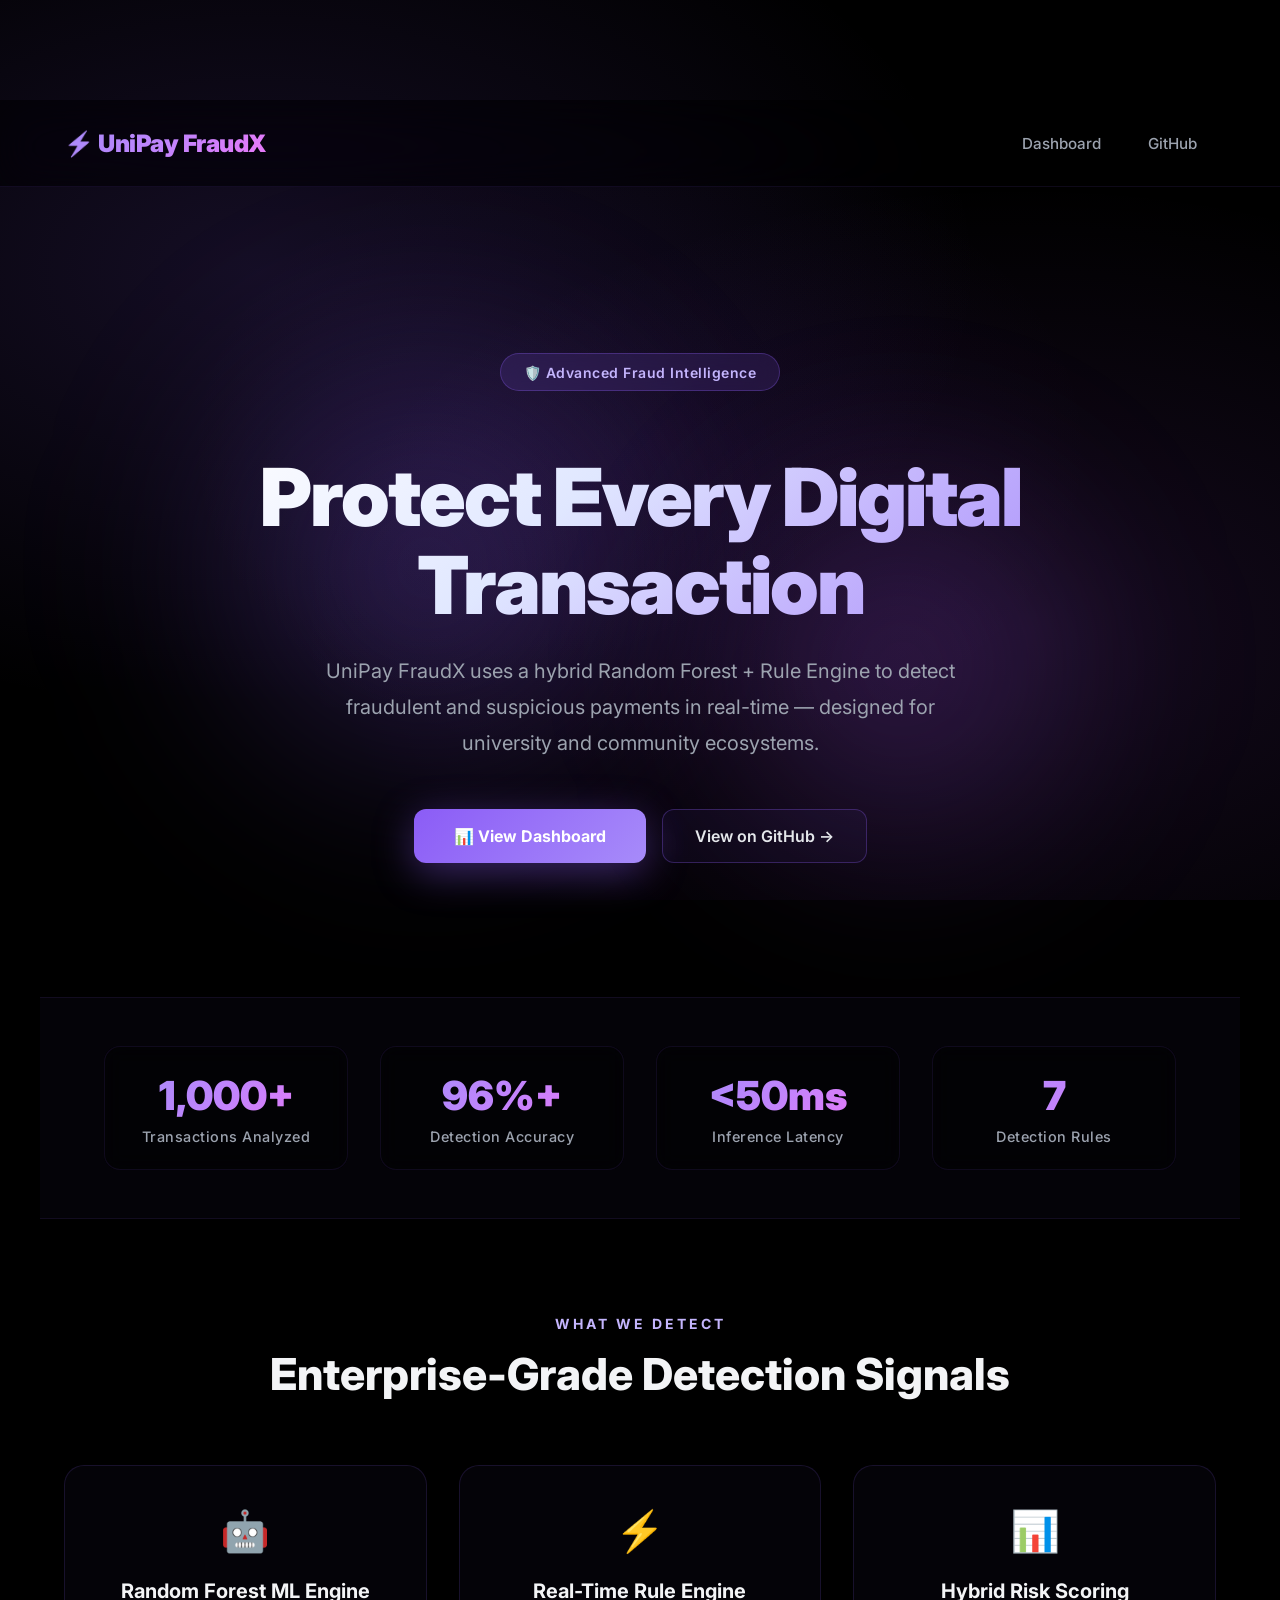
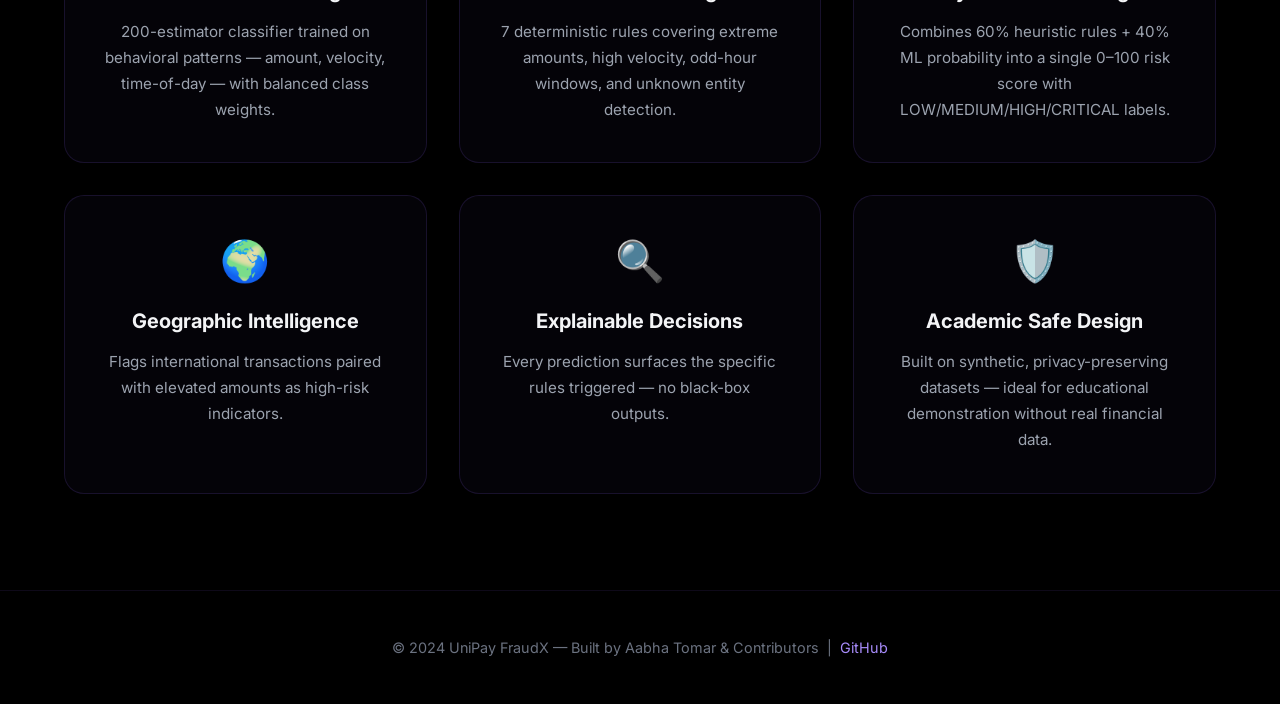
==== commit 361b93c4: "refactor: update homepage content and descriptions" ====
--- a/templates/index.html
+++ b/templates/index.html
@@ -4,824 +4,719 @@
 <head>
     <meta charset="UTF-8">
     <meta name="viewport" content="width=device-width, initial-scale=1.0">
-    <meta name="description" content="UniPay FraudX — AI-Powered Digital Payment Fraud Detection System for university and community ecosystems.">
-    <title>UniPay FraudX — AI Fraud Detection</title>
+    <meta name="description" content="UniPay FraudX — Advanced Digital Payment Fraud Detection System for university and community ecosystems.">
+    <title>UniPay FraudX — Fraud Detection</title>
     <link rel="preconnect" href="https://fonts.googleapis.com">
-    <link href="https://fonts.googleapis.com/css2?family=Inter:wght@300;400;500;600;700;800&display=swap" rel="stylesheet">
+    <link href="https://fonts.googleapis.com/css2?family=Inter:wght@300;400;500;600;700;800;900&display=swap" rel="stylesheet">
     <link rel="stylesheet" href="/static/style.css">
-    <!-- No external CSS dependencies beyond Google Fonts -->
     <style>
-        /* ── Reset & Base ── */
-        *, *::before, *::after { box-sizing: border-box; margin: 0; padding: 0; }
-        html { scroll-behavior: smooth; }
+        * { 
+            box-sizing: border-box; 
+            margin: 0; 
+            padding: 0; 
+        }
+        
         body {
-            font-family: 'Inter', sans-serif;
-            background: #080c14;
-            color: #f3f4f6;
+            font-family: 'Inter', -apple-system, BlinkMacSystemFont, 'Segoe UI', sans-serif;
+            background: #000000;
+            color: #e5e7eb;
             min-height: 100vh;
             overflow-x: hidden;
-            padding-top: 0;
+            position: relative;
+        }
+
+        /* Animated gradient background */
+        body::before {
+            content: '';
+            position: fixed;
+            top: 0;
+            left: 0;
+            width: 100%;
+            height: 100%;
+            background: 
+                radial-gradient(ellipse at 20% 30%, rgba(139, 92, 246, 0.15) 0%, transparent 50%),
+                radial-gradient(ellipse at 80% 70%, rgba(168, 85, 247, 0.12) 0%, transparent 50%),
+                radial-gradient(ellipse at 50% 50%, rgba(124, 58, 237, 0.08) 0%, transparent 50%);
+            z-index: 0;
+            animation: gradient-shift 15s ease infinite;
+        }
+
+        @keyframes gradient-shift {
+            0%, 100% { opacity: 1; }
+            50% { opacity: 0.8; }
         }
 
         /* ── Navbar ── */
-        .navbar-outer {
-            position: sticky;
-            top: 1rem;
-            z-index: 200;
-            display: flex;
-            justify-content: center;
-            padding: 0 1.5rem;
-            pointer-events: none;
-        }
         .navbar {
             display: flex;
             align-items: center;
             justify-content: space-between;
-            padding: 0.6rem 0.6rem 0.6rem 1.4rem;
-            background: rgba(12, 17, 28, 0.85);
-            backdrop-filter: blur(20px);
-            -webkit-backdrop-filter: blur(20px);
-            border: 1px solid rgba(255,255,255,0.08);
-            border-radius: 99px;
-            width: 100%;
-            max-width: 860px;
-            box-shadow: 0 8px 32px rgba(0,0,0,0.4);
-            pointer-events: all;
-        }
+            padding: 1.5rem 5%;
+            background: rgba(0, 0, 0, 0.6);
+            backdrop-filter: blur(20px) saturate(180%);
+            border-bottom: 1px solid rgba(139, 92, 246, 0.1);
+            position: sticky;
+            top: 0;
+            z-index: 1000;
+            transition: all 0.3s ease;
+        }
+
+        .navbar:hover {
+            background: rgba(0, 0, 0, 0.75);
+            border-bottom-color: rgba(139, 92, 246, 0.2);
+        }
+
         .navbar-brand {
-            font-size: 1.3rem;
-            font-weight: 800;
-            background: linear-gradient(90deg, #ff4b8b, #ff6b6b);
+            font-size: 1.5rem;
+            font-weight: 900;
+            background: linear-gradient(135deg, #a78bfa 0%, #c084fc 50%, #e879f9 100%);
             -webkit-background-clip: text;
             -webkit-text-fill-color: transparent;
+            background-clip: text;
             text-decoration: none;
-            letter-spacing: -0.3px;
-        }
+            letter-spacing: -0.5px;
+            transition: transform 0.3s ease;
+        }
+
+        .navbar-brand:hover {
+            transform: scale(1.05);
+        }
+
         .navbar-links {
             display: flex;
-            align-items: center;
-            gap: 0.25rem;
-        }
+            gap: 0.5rem;
+        }
+
         .navbar-links a {
             color: #9ca3af;
             text-decoration: none;
-            padding: 0.45rem 0.9rem;
-            font-size: 0.9rem;
+            font-size: 0.95rem;
             font-weight: 500;
+            padding: 0.6rem 1.2rem;
             border-radius: 8px;
-            transition: color 0.2s, background 0.2s;
-        }
-        .navbar-links a:hover { color: #f3f4f6; background: rgba(255,255,255,0.05); }
-        .navbar-links .nav-cta {
-            background: linear-gradient(135deg, #ff4b8b, #ff1e56);
-            color: #fff !important;
-            border: none;
-            margin-left: 0.25rem;
-            padding: 0.45rem 1.1rem;
-            border-radius: 99px;
-            box-shadow: 0 4px 14px rgba(255,75,139,0.35);
-        }
-        .navbar-links .nav-cta:hover {
-            background: linear-gradient(135deg, #ff1e56, #ff4b8b);
-            color: #fff !important;
-            transform: none;
-        }
-        /* Hamburger */
-        .nav-toggle {
+            transition: all 0.3s ease;
+            position: relative;
+        }
+
+        .navbar-links a::before {
+            content: '';
+            position: absolute;
+            bottom: 0;
+            left: 50%;
+            width: 0;
+            height: 2px;
+            background: linear-gradient(90deg, #a78bfa, #c084fc);
+            transform: translateX(-50%);
+            transition: width 0.3s ease;
+        }
+
+        .navbar-links a:hover {
+            color: #e5e7eb;
+            background: rgba(139, 92, 246, 0.1);
+        }
+
+        .navbar-links a:hover::before {
+            width: 60%;
+        }
+
+        /* Mobile menu toggle */
+        .mobile-menu-toggle {
             display: none;
             flex-direction: column;
             gap: 5px;
             cursor: pointer;
-            padding: 4px;
-            background: none;
-            border: none;
-        }
-        .nav-toggle span {
-            display: block;
-            width: 24px; height: 2px;
-            background: #9ca3af;
-            border-radius: 2px;
-            transition: transform 0.3s, opacity 0.3s;
-        }
-        .nav-toggle.open span:nth-child(1) { transform: translateY(7px) rotate(45deg); }
-        .nav-toggle.open span:nth-child(2) { opacity: 0; }
-        .nav-toggle.open span:nth-child(3) { transform: translateY(-7px) rotate(-45deg); }
-
-        /* ── Hero ── */
+            padding: 0.5rem;
+        }
+
+        .mobile-menu-toggle span {
+            width: 25px;
+            height: 2px;
+            background: #a78bfa;
+            transition: all 0.3s ease;
+        }
+
+        /* ── Hero Section ── */
         .hero {
             min-height: 90vh;
-            display: grid;
-            grid-template-columns: 1fr 1fr;
+            display: flex;
             align-items: center;
-            gap: 3rem;
-            padding: 4rem 5vw 5rem;
-            max-width: 1280px;
-            margin: 0 auto;
-            position: relative;
-        }
+            justify-content: center;
+            text-align: center;
+            padding: 6rem 5% 4rem;
+            position: relative;
+            z-index: 1;
+        }
+
+        /* Animated gradient orbs */
+        .hero::before,
+        .hero::after {
+            content: '';
+            position: absolute;
+            border-radius: 50%;
+            filter: blur(80px);
+            animation: float 8s ease-in-out infinite;
+            z-index: -1;
+        }
+
         .hero::before {
-            content: '';
-            position: fixed;
-            inset: 0;
-            background:
-                radial-gradient(ellipse 800px 600px at 20% 40%, rgba(255,75,139,0.08) 0%, transparent 70%),
-                radial-gradient(ellipse 600px 500px at 80% 60%, rgba(99,102,241,0.07) 0%, transparent 70%);
-            pointer-events: none;
-            z-index: 0;
-        }
-        .hero-left { position: relative; z-index: 1; }
+            width: 600px;
+            height: 600px;
+            background: radial-gradient(circle, rgba(139, 92, 246, 0.3) 0%, transparent 70%);
+            top: 10%;
+            left: 10%;
+            animation-delay: 0s;
+        }
+
+        .hero::after {
+            width: 500px;
+            height: 500px;
+            background: radial-gradient(circle, rgba(168, 85, 247, 0.25) 0%, transparent 70%);
+            bottom: 10%;
+            right: 10%;
+            animation-delay: 2s;
+        }
+
+        @keyframes float {
+            0%, 100% { 
+                transform: translate(0, 0) scale(1);
+                opacity: 0.8;
+            }
+            50% { 
+                transform: translate(30px, -30px) scale(1.1);
+                opacity: 1;
+            }
+        }
+
+        .hero-content {
+            position: relative;
+            z-index: 2;
+            max-width: 900px;
+            animation: fadeInUp 1s ease-out;
+        }
+
+        @keyframes fadeInUp {
+            from {
+                opacity: 0;
+                transform: translateY(30px);
+            }
+            to {
+                opacity: 1;
+                transform: translateY(0);
+            }
+        }
+
         .hero-badge {
             display: inline-flex;
             align-items: center;
-            gap: 0.4rem;
-            background: rgba(255,75,139,0.1);
-            border: 1px solid rgba(255,75,139,0.35);
-            color: #ff8fab;
-            padding: 0.35rem 1rem;
-            border-radius: 99px;
-            font-size: 0.8rem;
+            gap: 0.5rem;
+            background: rgba(139, 92, 246, 0.15);
+            border: 1px solid rgba(139, 92, 246, 0.3);
+            color: #c4b5fd;
+            padding: 0.6rem 1.4rem;
+            border-radius: 50px;
+            font-size: 0.875rem;
             font-weight: 600;
-            letter-spacing: 0.4px;
+            letter-spacing: 0.5px;
+            margin-bottom: 2rem;
+            backdrop-filter: blur(10px);
+            transition: all 0.3s ease;
+            animation: fadeInUp 1s ease-out 0.2s both;
+        }
+
+        .hero-badge:hover {
+            background: rgba(139, 92, 246, 0.25);
+            border-color: rgba(139, 92, 246, 0.5);
+            transform: translateY(-2px);
+        }
+
+        .hero h1 {
+            font-size: clamp(2.5rem, 7vw, 5rem);
+            font-weight: 900;
+            line-height: 1.1;
             margin-bottom: 1.5rem;
-        }
-        .hero-badge::before {
-            content: '';
-            width: 7px; height: 7px;
-            background: #ff4b8b;
-            border-radius: 50%;
-            animation: blink 1.8s ease-in-out infinite;
-        }
-        @keyframes blink { 0%,100%{opacity:1} 50%{opacity:0.2} }
-        .hero h1 {
-            font-size: clamp(2.2rem, 5vw, 4rem);
-            font-weight: 800;
-            line-height: 1.1;
-            letter-spacing: -1px;
-            margin-bottom: 1.4rem;
-            background: linear-gradient(150deg, #ffffff 35%, #ff8fab 75%, #ff4b8b 100%);
+            background: linear-gradient(135deg, #ffffff 0%, #e0e7ff 40%, #c4b5fd 70%, #a78bfa 100%);
             -webkit-background-clip: text;
             -webkit-text-fill-color: transparent;
-        }
-        .hero-desc {
-            font-size: 1.05rem;
-            color: #6b7280;
-            line-height: 1.75;
-            margin-bottom: 2.5rem;
-            max-width: 500px;
-        }
-        .hero-actions {
+            background-clip: text;
+            letter-spacing: -2px;
+            animation: fadeInUp 1s ease-out 0.4s both;
+        }
+
+        .hero p {
+            font-size: clamp(1rem, 2vw, 1.25rem);
+            color: #9ca3af;
+            line-height: 1.8;
+            margin-bottom: 3rem;
+            max-width: 650px;
+            margin-left: auto;
+            margin-right: auto;
+            font-weight: 400;
+            animation: fadeInUp 1s ease-out 0.6s both;
+        }
+
+        .hero-cta-group {
             display: flex;
+            gap: 1rem;
+            justify-content: center;
             flex-wrap: wrap;
-            gap: 1rem;
-            align-items: center;
-        }
-        .btn-primary {
+            animation: fadeInUp 1s ease-out 0.8s both;
+        }
+
+        .hero-cta {
             display: inline-flex;
             align-items: center;
             gap: 0.5rem;
-            background: linear-gradient(135deg, #ff4b8b, #ff1e56);
+            background: linear-gradient(135deg, #8b5cf6 0%, #a78bfa 100%);
             color: white;
             text-decoration: none;
-            padding: 0.85rem 2rem;
-            border-radius: 10px;
+            padding: 1rem 2.5rem;
+            border-radius: 12px;
             font-weight: 700;
-            font-size: 0.95rem;
-            box-shadow: 0 6px 24px rgba(255,75,139,0.35);
-            transition: transform 0.25s ease, box-shadow 0.25s ease;
-        }
-        .btn-primary:hover {
+            font-size: 1rem;
+            box-shadow: 0 10px 40px rgba(139, 92, 246, 0.4);
+            transition: all 0.3s ease;
+            position: relative;
+            overflow: hidden;
+        }
+
+        .hero-cta::before {
+            content: '';
+            position: absolute;
+            top: 0;
+            left: -100%;
+            width: 100%;
+            height: 100%;
+            background: linear-gradient(90deg, transparent, rgba(255, 255, 255, 0.2), transparent);
+            transition: left 0.5s ease;
+        }
+
+        .hero-cta:hover::before {
+            left: 100%;
+        }
+
+        .hero-cta:hover {
             transform: translateY(-3px);
-            box-shadow: 0 12px 36px rgba(255,75,139,0.5);
-        }
-        .btn-secondary {
+            box-shadow: 0 15px 50px rgba(139, 92, 246, 0.5);
+        }
+
+        .hero-cta:active {
+            transform: translateY(-1px);
+        }
+
+        .hero-cta-secondary {
             display: inline-flex;
             align-items: center;
             gap: 0.5rem;
-            color: #9ca3af;
+            color: #e5e7eb;
             text-decoration: none;
-            padding: 0.85rem 1.6rem;
-            border-radius: 10px;
+            padding: 1rem 2rem;
+            border-radius: 12px;
             font-weight: 600;
-            font-size: 0.95rem;
-            border: 1px solid rgba(255,255,255,0.1);
-            transition: color 0.25s, border-color 0.25s, background 0.25s;
-        }
-        .btn-secondary:hover {
-            color: #f3f4f6;
-            border-color: rgba(255,255,255,0.25);
-            background: rgba(255,255,255,0.04);
-        }
-        /* Hero mockup card */
-        .hero-right {
-            position: relative;
-            z-index: 1;
-            display: flex;
-            justify-content: center;
-        }
-        .mockup-card {
-            background: rgba(255,255,255,0.03);
-            border: 1px solid rgba(255,255,255,0.08);
-            border-radius: 20px;
-            padding: 1.75rem;
-            width: 100%;
-            max-width: 380px;
+            font-size: 1rem;
+            border: 1px solid rgba(139, 92, 246, 0.3);
+            background: rgba(139, 92, 246, 0.05);
             backdrop-filter: blur(10px);
-            box-shadow: 0 24px 80px rgba(0,0,0,0.5), 0 0 0 1px rgba(255,75,139,0.06);
-            animation: float 6s ease-in-out infinite;
-        }
-        @keyframes float {
-            0%,100%{transform:translateY(0)} 50%{transform:translateY(-12px)}
-        }
-        .mockup-header {
-            display: flex;
-            align-items: center;
-            justify-content: space-between;
-            margin-bottom: 1.5rem;
-        }
-        .mockup-title { font-size: 0.8rem; font-weight: 600; color: #6b7280; letter-spacing: 0.5px; }
-        .mockup-live {
-            display: inline-flex;
-            align-items: center;
-            gap: 0.35rem;
-            font-size: 0.72rem;
-            font-weight: 600;
-            color: #34d399;
-            background: rgba(52,211,153,0.1);
-            border: 1px solid rgba(52,211,153,0.25);
-            padding: 0.2rem 0.6rem;
-            border-radius: 99px;
-        }
-        .mockup-live::before {
-            content:''; width:6px; height:6px;
-            background:#34d399; border-radius:50%;
-            animation: blink 1.5s infinite;
-        }
-        .mockup-txn {
-            display: flex;
-            align-items: center;
-            gap: 0.9rem;
-            padding: 0.85rem 0;
-            border-bottom: 1px solid rgba(255,255,255,0.05);
-        }
-        .mockup-txn:last-child { border-bottom: none; padding-bottom: 0; }
-        .txn-icon {
-            width: 36px; height: 36px;
-            border-radius: 10px;
-            display: grid;
-            place-items: center;
-            font-size: 1rem;
-            flex-shrink: 0;
-        }
-        .txn-icon.safe  { background: rgba(52,211,153,0.12); }
-        .txn-icon.warn  { background: rgba(251,191,36,0.12); }
-        .txn-icon.fraud { background: rgba(239,68,68,0.12); }
-        .txn-info { flex: 1; }
-        .txn-name { font-size: 0.82rem; font-weight: 600; color: #e5e7eb; }
-        .txn-time { font-size: 0.72rem; color: #4b5563; margin-top: 2px; }
-        .txn-amount { font-size: 0.85rem; font-weight: 700; }
-        .txn-amount.safe  { color: #34d399; }
-        .txn-amount.warn  { color: #fbbf24; }
-        .txn-amount.fraud { color: #ef4444; }
-        .txn-badge {
-            font-size: 0.65rem;
-            font-weight: 700;
-            padding: 0.15rem 0.5rem;
-            border-radius: 99px;
-            letter-spacing: 0.3px;
-        }
-        .txn-badge.safe  { background:rgba(52,211,153,0.15); color:#34d399; }
-        .txn-badge.warn  { background:rgba(251,191,36,0.15); color:#fbbf24; }
-        .txn-badge.fraud { background:rgba(239,68,68,0.15); color:#ef4444; }
+            transition: all 0.3s ease;
+        }
+
+        .hero-cta-secondary:hover {
+            background: rgba(139, 92, 246, 0.15);
+            border-color: rgba(139, 92, 246, 0.5);
+            transform: translateY(-3px);
+        }
 
         /* ── Stats Bar ── */
         .stats-bar {
-            background: rgba(255,255,255,0.015);
-            border-top: 1px solid rgba(255,255,255,0.05);
-            border-bottom: 1px solid rgba(255,255,255,0.05);
-            padding: 2.5rem 5vw;
-            display: flex;
-            justify-content: center;
-            gap: 0;
-            flex-wrap: wrap;
-        }
+            background: rgba(139, 92, 246, 0.03);
+            border-top: 1px solid rgba(139, 92, 246, 0.1);
+            border-bottom: 1px solid rgba(139, 92, 246, 0.1);
+            padding: 3rem 5%;
+            display: grid;
+            grid-template-columns: repeat(auto-fit, minmax(200px, 1fr));
+            gap: 2rem;
+            max-width: 1200px;
+            margin: 0 auto;
+            position: relative;
+            z-index: 1;
+        }
+
         .stat-item {
             text-align: center;
-            flex: 1;
-            min-width: 140px;
-            padding: 1rem 2rem;
-            position: relative;
-        }
-        .stat-item + .stat-item::before {
+            padding: 1.5rem;
+            border-radius: 16px;
+            background: rgba(0, 0, 0, 0.3);
+            backdrop-filter: blur(10px);
+            border: 1px solid rgba(139, 92, 246, 0.1);
+            transition: all 0.3s ease;
+        }
+
+        .stat-item:hover {
+            background: rgba(139, 92, 246, 0.08);
+            border-color: rgba(139, 92, 246, 0.3);
+            transform: translateY(-5px);
+        }
+
+        .stat-value {
+            font-size: clamp(2rem, 4vw, 2.5rem);
+            font-weight: 900;
+            background: linear-gradient(135deg, #a78bfa 0%, #c084fc 50%, #e879f9 100%);
+            -webkit-background-clip: text;
+            -webkit-text-fill-color: transparent;
+            background-clip: text;
+            margin-bottom: 0.5rem;
+            display: block;
+        }
+
+        .stat-label {
+            font-size: 0.9rem;
+            color: #9ca3af;
+            font-weight: 500;
+            letter-spacing: 0.5px;
+        }
+
+        /* ── Features Section ── */
+        .features-section {
+            padding: 6rem 5%;
+            max-width: 1300px;
+            margin: 0 auto;
+            position: relative;
+            z-index: 1;
+        }
+
+        .section-label {
+            text-align: center;
+            font-size: 0.875rem;
+            font-weight: 700;
+            color: #c4b5fd;
+            letter-spacing: 3px;
+            text-transform: uppercase;
+            margin-bottom: 1rem;
+            animation: fadeInUp 1s ease-out;
+        }
+
+        .section-title {
+            text-align: center;
+            font-size: clamp(2rem, 4vw, 2.75rem);
+            font-weight: 800;
+            color: #f3f4f6;
+            margin-bottom: 4rem;
+            line-height: 1.2;
+            animation: fadeInUp 1s ease-out 0.2s both;
+        }
+
+        .features-grid {
+            display: grid;
+            grid-template-columns: repeat(auto-fit, minmax(300px, 1fr));
+            gap: 2rem;
+        }
+
+        .feature-card {
+            background: rgba(139, 92, 246, 0.03);
+            border: 1px solid rgba(139, 92, 246, 0.15);
+            border-radius: 20px;
+            padding: 2.5rem;
+            transition: all 0.4s cubic-bezier(0.4, 0, 0.2, 1);
+            position: relative;
+            overflow: hidden;
+            backdrop-filter: blur(10px);
+        }
+
+        .feature-card::before {
             content: '';
             position: absolute;
-            left: 0; top: 20%; bottom: 20%;
-            width: 1px;
-            background: rgba(255,255,255,0.07);
-        }
-        .stat-value {
-            font-size: 2rem;
-            font-weight: 800;
-            background: linear-gradient(90deg, #ff4b8b, #ff8c69);
-            -webkit-background-clip: text;
-            -webkit-text-fill-color: transparent;
-            line-height: 1;
-            margin-bottom: 0.4rem;
-        }
-        .stat-label { font-size: 0.8rem; color: #4b5563; font-weight: 500; letter-spacing: 0.3px; }
-
-        /* ── Section shared ── */
-        .section-wrap {
-            padding: 5rem 5vw;
-            max-width: 1200px;
-            margin: 0 auto;
-        }
-        .section-eyebrow {
-            text-align: center;
-            font-size: 0.78rem;
-            font-weight: 700;
-            color: #ff6b8b;
-            letter-spacing: 2.5px;
-            text-transform: uppercase;
-            margin-bottom: 0.75rem;
-        }
-        .section-heading {
-            text-align: center;
-            font-size: clamp(1.6rem, 3vw, 2.2rem);
+            top: 0;
+            left: 0;
+            width: 100%;
+            height: 100%;
+            background: linear-gradient(135deg, rgba(139, 92, 246, 0.1) 0%, transparent 100%);
+            opacity: 0;
+            transition: opacity 0.4s ease;
+        }
+
+        .feature-card:hover::before {
+            opacity: 1;
+        }
+
+        .feature-card:hover {
+            background: rgba(139, 92, 246, 0.08);
+            border-color: rgba(139, 92, 246, 0.4);
+            transform: translateY(-8px);
+            box-shadow: 0 20px 60px rgba(139, 92, 246, 0.2);
+        }
+
+        .feature-icon {
+            font-size: 2.5rem;
+            margin-bottom: 1.5rem;
+            display: block;
+            transition: transform 0.3s ease;
+        }
+
+        .feature-card:hover .feature-icon {
+            transform: scale(1.1) rotate(5deg);
+        }
+
+        .feature-card h3 {
+            font-size: 1.25rem;
             font-weight: 700;
             color: #f3f4f6;
-            margin-bottom: 0.75rem;
-            letter-spacing: -0.4px;
-        }
-        .section-sub {
-            text-align: center;
+            margin-bottom: 1rem;
+            position: relative;
+            z-index: 1;
+        }
+
+        .feature-card p {
             font-size: 0.95rem;
-            color: #6b7280;
-            max-width: 520px;
-            margin: 0 auto 3rem;
+            color: #9ca3af;
             line-height: 1.7;
-        }
-
-        /* ── Features ── */
-        .features-grid {
-            display: grid;
-            grid-template-columns: repeat(auto-fit, minmax(270px, 1fr));
-            gap: 1.25rem;
-        }
-        .feature-card {
-            background: rgba(255,255,255,0.025);
-            border: 1px solid rgba(255,255,255,0.06);
-            border-radius: 16px;
-            padding: 1.75rem;
-            transition: transform 0.3s ease, border-color 0.3s ease, background 0.3s ease, box-shadow 0.3s ease;
-            opacity: 0;
-            transform: translateY(20px);
-        }
-        .feature-card.visible {
-            opacity: 1;
-            transform: translateY(0);
-            transition: opacity 0.5s ease, transform 0.5s ease, border-color 0.3s ease, background 0.3s ease, box-shadow 0.3s ease;
-        }
-        .feature-card:hover {
-            background: rgba(255,75,139,0.05);
-            border-color: rgba(255,75,139,0.22);
-            transform: translateY(-5px);
-            box-shadow: 0 12px 40px rgba(255,75,139,0.1);
-        }
-        .feature-icon-wrap {
-            width: 46px; height: 46px;
-            border-radius: 12px;
-            background: rgba(255,75,139,0.1);
-            border: 1px solid rgba(255,75,139,0.2);
-            display: grid;
-            place-items: center;
-            font-size: 1.3rem;
-            margin-bottom: 1.1rem;
-        }
-        .feature-card h3 {
-            font-size: 0.98rem;
-            font-weight: 600;
-            color: #e5e7eb;
-            margin-bottom: 0.5rem;
-        }
-        .feature-card p {
-            font-size: 0.875rem;
-            color: #6b7280;
-            line-height: 1.65;
-        }
-
-        /* ── How It Works ── */
-        .steps-container {
-            background: rgba(255,255,255,0.015);
-            border-top: 1px solid rgba(255,255,255,0.05);
-            border-bottom: 1px solid rgba(255,255,255,0.05);
-        }
-        .steps-grid {
-            display: grid;
-            grid-template-columns: repeat(auto-fit, minmax(220px, 1fr));
-            gap: 2rem;
-            position: relative;
-        }
-        .steps-grid::before {
-            content: '';
-            position: absolute;
-            top: 28px; left: 10%; right: 10%;
-            height: 1px;
-            background: linear-gradient(90deg, transparent, rgba(255,75,139,0.3), transparent);
-        }
-        .step-card {
-            text-align: center;
-            padding: 1rem;
-            opacity: 0;
-            transform: translateY(16px);
-        }
-        .step-card.visible { opacity:1; transform:translateY(0); transition: opacity 0.6s ease, transform 0.6s ease; }
-        .step-number {
-            width: 52px; height: 52px;
-            border-radius: 50%;
-            background: linear-gradient(135deg, rgba(255,75,139,0.2), rgba(255,30,86,0.2));
-            border: 1px solid rgba(255,75,139,0.35);
-            color: #ff8fab;
-            font-size: 1.1rem;
-            font-weight: 800;
-            display: grid;
-            place-items: center;
-            margin: 0 auto 1.1rem;
-        }
-        .step-card h3 { font-size: 1rem; font-weight: 600; color: #e5e7eb; margin-bottom: 0.5rem; }
-        .step-card p  { font-size: 0.85rem; color: #6b7280; line-height: 1.6; }
-
-        /* ── Tech Stack ── */
-        .tech-strip {
-            display: flex;
-            flex-wrap: wrap;
-            justify-content: center;
-            gap: 0.75rem;
-            margin-top: 0.5rem;
-        }
-        .tech-badge {
-            display: inline-flex;
-            align-items: center;
-            gap: 0.5rem;
-            background: rgba(255,255,255,0.04);
-            border: 1px solid rgba(255,255,255,0.08);
-            color: #9ca3af;
-            padding: 0.45rem 1rem;
-            border-radius: 8px;
-            font-size: 0.82rem;
-            font-weight: 500;
-            transition: border-color 0.2s, color 0.2s, background 0.2s;
-        }
-        .tech-badge:hover { border-color: rgba(255,75,139,0.3); color: #e5e7eb; background: rgba(255,75,139,0.06); }
-
-        /* ── CTA Banner ── */
-        .cta-banner {
-            margin: 0 5vw 4rem;
-            border-radius: 20px;
-            background: linear-gradient(135deg, rgba(255,75,139,0.12) 0%, rgba(99,102,241,0.1) 100%);
-            border: 1px solid rgba(255,75,139,0.2);
-            padding: 3.5rem 2rem;
-            text-align: center;
-            position: relative;
-            overflow: hidden;
-        }
-        .cta-banner::before {
-            content:'';
-            position:absolute;
-            inset:0;
-            background: radial-gradient(ellipse 60% 80% at 50% 50%, rgba(255,75,139,0.08), transparent);
-        }
-        .cta-banner h2 {
-            font-size: clamp(1.4rem, 3vw, 2rem);
-            font-weight: 700;
-            color: #f3f4f6;
-            margin-bottom: 0.75rem;
-            position: relative;
-        }
-        .cta-banner p {
-            color: #6b7280;
-            font-size: 0.95rem;
-            margin-bottom: 1.75rem;
-            position: relative;
-        }
-        .cta-banner .btn-primary { position: relative; }
+            position: relative;
+            z-index: 1;
+        }
 
         /* ── Footer ── */
         footer {
-            background: rgba(255,255,255,0.01);
-            border-top: 1px solid rgba(255,255,255,0.05);
-            padding: 2.5rem 5vw;
-            display: flex;
-            flex-wrap: wrap;
-            align-items: center;
-            justify-content: space-between;
-            gap: 1rem;
-        }
-        .footer-brand {
-            font-size: 1rem;
-            font-weight: 700;
-            background: linear-gradient(90deg, #ff4b8b, #ff6b6b);
-            -webkit-background-clip: text;
-            -webkit-text-fill-color: transparent;
-        }
-        .footer-links { display: flex; gap: 1.5rem; flex-wrap: wrap; }
-        .footer-links a {
-            color: #4b5563;
-            font-size: 0.85rem;
+            text-align: center;
+            padding: 3rem 5%;
+            color: #6b7280;
+            font-size: 0.9rem;
+            border-top: 1px solid rgba(139, 92, 246, 0.1);
+            background: rgba(0, 0, 0, 0.3);
+            backdrop-filter: blur(10px);
+            position: relative;
+            z-index: 1;
+        }
+
+        footer a {
+            color: #a78bfa;
             text-decoration: none;
-            transition: color 0.2s;
-        }
-        .footer-links a:hover { color: #9ca3af; }
-        .footer-copy { font-size: 0.8rem; color: #374151; }
-
-        /* ── Scroll reveal ── */
-        .reveal { opacity: 0; transform: translateY(18px); }
-        .reveal.visible { opacity: 1; transform: translateY(0); transition: opacity 0.55s ease, transform 0.55s ease; }
-
-        /* ── Responsive ── */
-        @media (max-width: 900px) {
-            .navbar-outer { top: 0.75rem; padding: 0 1rem; }
-            .navbar { padding: 0.5rem 0.5rem 0.5rem 1.2rem; }
-            .navbar-links { display: none; position: absolute; top: calc(100% + 0.75rem); left: 0; right: 0;
-                flex-direction: column; align-items: stretch;
-                background: rgba(12,17,28,0.97); border: 1px solid rgba(255,255,255,0.08);
-                border-radius: 16px; padding: 0.75rem; gap: 0.25rem;
-                box-shadow: 0 12px 40px rgba(0,0,0,0.5); }
-            .navbar-links.open { display: flex; }
-            .navbar-links a { padding: 0.7rem 0.9rem; border-radius: 10px; }
-            .navbar-links .nav-cta { margin: 0.25rem 0 0; border-radius: 10px; text-align: center; justify-content: center; }
-            .nav-toggle { display: flex; }
+            transition: color 0.3s ease;
+        }
+
+        footer a:hover {
+            color: #c4b5fd;
+        }
+
+        /* ── Responsive Design ── */
+        @media (max-width: 768px) {
+            .navbar {
+                padding: 1rem 5%;
+            }
+
+            .navbar-brand {
+                font-size: 1.25rem;
+            }
+
+            .navbar-links {
+                display: none;
+                position: absolute;
+                top: 100%;
+                left: 0;
+                right: 0;
+                background: rgba(0, 0, 0, 0.95);
+                backdrop-filter: blur(20px);
+                flex-direction: column;
+                padding: 1rem;
+                border-bottom: 1px solid rgba(139, 92, 246, 0.2);
+            }
+
+            .navbar-links.active {
+                display: flex;
+            }
+
+            .navbar-links a {
+                padding: 1rem;
+                text-align: center;
+            }
+
+            .mobile-menu-toggle {
+                display: flex;
+            }
+
             .hero {
+                min-height: 80vh;
+                padding: 4rem 5% 3rem;
+            }
+
+            .hero::before,
+            .hero::after {
+                width: 300px;
+                height: 300px;
+            }
+
+            .hero-cta-group {
+                flex-direction: column;
+                align-items: stretch;
+            }
+
+            .hero-cta,
+            .hero-cta-secondary {
+                width: 100%;
+                justify-content: center;
+            }
+
+            .stats-bar {
+                grid-template-columns: repeat(2, 1fr);
+                gap: 1rem;
+                padding: 2rem 5%;
+            }
+
+            .features-grid {
                 grid-template-columns: 1fr;
-                min-height: auto;
-                padding: 4rem 5vw 2rem;
-                text-align: center;
-            }
-            .hero-desc { max-width: 100%; margin-left: auto; margin-right: auto; }
-            .hero-actions { justify-content: center; }
-            .hero-right { display: none; }
-            .steps-grid::before { display: none; }
-        }
-        @media (max-width: 560px) {
-            .stats-bar { gap: 0; }
-            .stat-item { min-width: 50%; }
-            .stat-item + .stat-item::before { display: none; }
-            .cta-banner { margin: 0 1rem 3rem; padding: 2.5rem 1.5rem; }
+                gap: 1.5rem;
+            }
+
+            .features-section {
+                padding: 4rem 5%;
+            }
+        }
+
+        @media (max-width: 480px) {
+            .hero h1 {
+                letter-spacing: -1px;
+            }
+
+            .stats-bar {
+                grid-template-columns: 1fr;
+            }
+
+            .feature-card {
+                padding: 2rem;
+            }
+        }
+
+        /* Smooth scrolling */
+        html {
+            scroll-behavior: smooth;
+        }
+
+        /* Selection color */
+        ::selection {
+            background: rgba(139, 92, 246, 0.3);
+            color: #ffffff;
         }
     </style>
 </head>
 
 <body>
 
-    <!-- ── Navbar ── -->
-    <div class="navbar-outer">
     <nav class="navbar">
         <a href="/" class="navbar-brand">⚡ UniPay FraudX</a>
-        <button class="nav-toggle" id="navToggle" aria-label="Toggle navigation" aria-expanded="false">
-            <span></span><span></span><span></span>
-        </button>
-        <div class="navbar-links" id="navLinks">
-            <a href="/#features">Features</a>
-            <a href="/#how-it-works">How It Works</a>
-            <a href="/dashboard" class="nav-cta">📊 Dashboard</a>
-            <a href="https://github.com/Aabhaaatomar/UniPay-FraudX-" target="_blank" rel="noopener">GitHub →</a>
+        <div class="mobile-menu-toggle" onclick="toggleMobileMenu()">
+            <span></span>
+            <span></span>
+            <span></span>
+        </div>
+        <div class="navbar-links" id="navbarLinks">
+            <a href="/dashboard">Dashboard</a>
+            <a href="https://github.com/Aabhaaatomar/UniPay-FraudX-" target="_blank">GitHub</a>
         </div>
     </nav>
-    </div>
-
-    <!-- ── Hero ── -->
+
     <section class="hero">
-        <div class="hero-left">
-            <div class="hero-badge">AI-Powered Fraud Intelligence</div>
-            <h1>Detect Fraud Before<br>It Costs You</h1>
-            <p class="hero-desc">
-                UniPay FraudX combines a 200-tree Random Forest with a 7-rule engine to flag
-                fraudulent and suspicious payments in real-time — built for university &amp; community ecosystems.
+        <div class="hero-content">
+            <div class="hero-badge">🛡️ Advanced Fraud Intelligence</div>
+            <h1>Protect Every Digital Transaction</h1>
+            <p>
+                UniPay FraudX uses a hybrid Random Forest + Rule Engine to detect fraudulent
+                and suspicious payments in real-time — designed for university and community ecosystems.
             </p>
-            <div class="hero-actions">
-                <a href="/dashboard" class="btn-primary">📊 Open Dashboard</a>
-                <a href="https://github.com/Aabhaaatomar/UniPay-FraudX-" class="btn-secondary" target="_blank" rel="noopener">
-                    View on GitHub →
-                </a>
-            </div>
-        </div>
-        <div class="hero-right">
-            <div class="mockup-card">
-                <div class="mockup-header">
-                    <span class="mockup-title">LIVE TRANSACTIONS</span>
-                    <span class="mockup-live">Live</span>
-                </div>
-                <div class="mockup-txn">
-                    <div class="txn-icon safe">✅</div>
-                    <div class="txn-info">
-                        <div class="txn-name">Campus Canteen</div>
-                        <div class="txn-time">2 seconds ago · Low risk</div>
-                    </div>
-                    <div>
-                        <div class="txn-amount safe">₹120</div>
-                        <div class="txn-badge safe">NORMAL</div>
-                    </div>
-                </div>
-                <div class="mockup-txn">
-                    <div class="txn-icon warn">⚠️</div>
-                    <div class="txn-info">
-                        <div class="txn-name">Unknown Merchant</div>
-                        <div class="txn-time">8 seconds ago · 2:47 AM</div>
-                    </div>
-                    <div>
-                        <div class="txn-amount warn">₹8,400</div>
-                        <div class="txn-badge warn">SUSPICIOUS</div>
-                    </div>
-                </div>
-                <div class="mockup-txn">
-                    <div class="txn-icon fraud">🚨</div>
-                    <div class="txn-info">
-                        <div class="txn-name">Intl. Transfer</div>
-                        <div class="txn-time">21 seconds ago · 23 txn/hr</div>
-                    </div>
-                    <div>
-                        <div class="txn-amount fraud">₹95,000</div>
-                        <div class="txn-badge fraud">FRAUD</div>
-                    </div>
-                </div>
+            <div class="hero-cta-group">
+                <a href="/dashboard" class="hero-cta">📊 View Dashboard</a>
+                <a href="https://github.com/Aabhaaatomar/UniPay-FraudX-" class="hero-cta-secondary" target="_blank">View on GitHub →</a>
             </div>
         </div>
     </section>
 
-    <!-- ── Stats Bar ── -->
     <div class="stats-bar">
         <div class="stat-item">
-            <div class="stat-value" data-target="1000" data-suffix="+">0</div>
+            <span class="stat-value">1,000+</span>
             <div class="stat-label">Transactions Analyzed</div>
         </div>
         <div class="stat-item">
-            <div class="stat-value" data-target="96" data-suffix="%+">0</div>
+            <span class="stat-value">96%+</span>
             <div class="stat-label">Detection Accuracy</div>
         </div>
         <div class="stat-item">
-            <div class="stat-value">&lt;50ms</div>
+            <span class="stat-value">&lt;50ms</span>
             <div class="stat-label">Inference Latency</div>
         </div>
         <div class="stat-item">
-            <div class="stat-value" data-target="7" data-suffix="">0</div>
+            <span class="stat-value">7</span>
             <div class="stat-label">Detection Rules</div>
         </div>
     </div>
 
-    <!-- ── Features ── -->
-    <section class="section-wrap" id="features">
-        <p class="section-eyebrow reveal">Detection Signals</p>
-        <h2 class="section-heading reveal">Enterprise-Grade Fraud Detection</h2>
-        <p class="section-sub reveal">Every transaction is scored across multiple dimensions — from velocity to geography — for layered protection.</p>
+    <section class="features-section">
+        <div class="section-label">What We Detect</div>
+        <div class="section-title">Enterprise-Grade Detection Signals</div>
 
         <div class="features-grid">
             <div class="feature-card">
-                <div class="feature-icon-wrap">🤖</div>
+                <span class="feature-icon">🤖</span>
                 <h3>Random Forest ML Engine</h3>
                 <p>200-estimator classifier trained on behavioral patterns — amount, velocity, time-of-day — with balanced class weights.</p>
             </div>
             <div class="feature-card">
-                <div class="feature-icon-wrap">⚡</div>
+                <span class="feature-icon">⚡</span>
                 <h3>Real-Time Rule Engine</h3>
                 <p>7 deterministic rules covering extreme amounts, high velocity, odd-hour windows, and unknown entity detection.</p>
             </div>
             <div class="feature-card">
-                <div class="feature-icon-wrap">📊</div>
+                <span class="feature-icon">📊</span>
                 <h3>Hybrid Risk Scoring</h3>
-                <p>Combines 60% heuristic rules + 40% ML probability into a single 0–100 risk score with LOW / MEDIUM / HIGH / CRITICAL labels.</p>
+                <p>Combines 60% heuristic rules + 40% ML probability into a single 0–100 risk score with LOW/MEDIUM/HIGH/CRITICAL labels.</p>
             </div>
             <div class="feature-card">
-                <div class="feature-icon-wrap">🌍</div>
+                <span class="feature-icon">🌍</span>
                 <h3>Geographic Intelligence</h3>
-                <p>Flags international transactions paired with elevated amounts as high-risk indicators automatically.</p>
+                <p>Flags international transactions paired with elevated amounts as high-risk indicators.</p>
             </div>
             <div class="feature-card">
-                <div class="feature-icon-wrap">🔍</div>
+                <span class="feature-icon">🔍</span>
                 <h3>Explainable Decisions</h3>
-                <p>Every prediction surfaces the exact rules triggered — no black-box outputs, full audit trail.</p>
+                <p>Every prediction surfaces the specific rules triggered — no black-box outputs.</p>
             </div>
             <div class="feature-card">
-                <div class="feature-icon-wrap">🛡️</div>
+                <span class="feature-icon">🛡️</span>
                 <h3>Academic Safe Design</h3>
-                <p>Built on synthetic, privacy-preserving datasets — ideal for educational demos without exposing real financial data.</p>
+                <p>Built on synthetic, privacy-preserving datasets — ideal for educational demonstration without real financial data.</p>
             </div>
         </div>
     </section>
 
-    <!-- ── How It Works ── -->
-    <div class="steps-container" id="how-it-works">
-        <section class="section-wrap">
-            <p class="section-eyebrow reveal">Process</p>
-            <h2 class="section-heading reveal">How It Works</h2>
-            <p class="section-sub reveal">Three stages from raw transaction to actionable risk label.</p>
-
-            <div class="steps-grid">
-                <div class="step-card">
-                    <div class="step-number">01</div>
-                    <h3>Ingest Transaction</h3>
-                    <p>Amount, hour, velocity, location and entity identity are extracted from the incoming payment event.</p>
-                </div>
-                <div class="step-card">
-                    <div class="step-number">02</div>
-                    <h3>Dual Analysis</h3>
-                    <p>The rule engine fires 7 deterministic checks while the Random Forest model assigns a fraud probability in parallel.</p>
-                </div>
-                <div class="step-card">
-                    <div class="step-number">03</div>
-                    <h3>Risk Score &amp; Label</h3>
-                    <p>Scores are blended into a 0–100 composite, mapped to NORMAL / SUSPICIOUS / FRAUD, and surfaced on the dashboard.</p>
-                </div>
-            </div>
-        </section>
-    </div>
-
-    <!-- ── Tech Stack ── -->
-    <section class="section-wrap" style="padding-bottom:2rem;">
-        <p class="section-eyebrow reveal">Built With</p>
-        <h2 class="section-heading reveal">Tech Stack</h2>
-        <div class="tech-strip reveal" style="margin-top:2rem;">
-            <span class="tech-badge">🐍 Python 3</span>
-            <span class="tech-badge">🌶️ Flask</span>
-            <span class="tech-badge">🌲 scikit-learn</span>
-            <span class="tech-badge">🐼 Pandas</span>
-            <span class="tech-badge">📈 NumPy</span>
-            <span class="tech-badge">📊 Chart.js</span>
-            <span class="tech-badge">🎨 Jinja2 Templates</span>
-            <span class="tech-badge">📦 openpyxl</span>
-        </div>
-    </section>
-
-    <!-- ── CTA Banner ── -->
-    <div class="cta-banner">
-        <h2>Ready to Explore the Dashboard?</h2>
-        <p>See live transaction data, risk breakdowns, and detection charts in one view.</p>
-        <a href="/dashboard" class="btn-primary">📊 Open Dashboard</a>
-    </div>
-
-    <!-- ── Footer ── -->
     <footer>
-        <span class="footer-brand">⚡ UniPay FraudX</span>
-        <div class="footer-links">
-            <a href="/#features">Features</a>
-            <a href="/#how-it-works">How It Works</a>
-            <a href="/dashboard">Dashboard</a>
-            <a href="https://github.com/Aabhaaatomar/UniPay-FraudX-" target="_blank" rel="noopener">GitHub</a>
-        </div>
-        <span class="footer-copy">&copy; 2024 UniPay FraudX — Aabha Tomar &amp; Contributors</span>
+        &copy; 2024 UniPay FraudX — Built by Aabha Tomar &amp; Contributors &nbsp;|&nbsp;
+        <a href="https://github.com/Aabhaaatomar/UniPay-FraudX-">GitHub</a>
     </footer>
 
     <script>
-        // ── Hamburger toggle
-        const toggle = document.getElementById('navToggle');
-        const links  = document.getElementById('navLinks');
-        toggle.addEventListener('click', () => {
-            const open = links.classList.toggle('open');
-            toggle.classList.toggle('open', open);
-            toggle.setAttribute('aria-expanded', open);
+        function toggleMobileMenu() {
+            const navbarLinks = document.getElementById('navbarLinks');
+            navbarLinks.classList.toggle('active');
+        }
+
+        // Close mobile menu when clicking outside
+        document.addEventListener('click', function(event) {
+            const navbar = document.querySelector('.navbar');
+            const navbarLinks = document.getElementById('navbarLinks');
+            const toggle = document.querySelector('.mobile-menu-toggle');
+            
+            if (!navbar.contains(event.target)) {
+                navbarLinks.classList.remove('active');
+            }
         });
-        // Close menu on nav link click
-        links.querySelectorAll('a').forEach(a => a.addEventListener('click', () => {
-            links.classList.remove('open');
-            toggle.classList.remove('open');
-            toggle.setAttribute('aria-expanded', false);
-        }));
-
-        // ── Count-up animation
-        function countUp(el) {
-            const target = +el.dataset.target;
-            const suffix = el.dataset.suffix || '';
-            const duration = 1400;
-            const step = target / (duration / 16);
-            let current = 0;
-            const timer = setInterval(() => {
-                current = Math.min(current + step, target);
-                el.textContent = (current >= 1000 ? Math.round(current).toLocaleString() : Math.round(current)) + suffix;
-                if (current >= target) clearInterval(timer);
-            }, 16);
-        }
-        const statsObserver = new IntersectionObserver((entries) => {
-            entries.forEach(e => {
-                if (e.isIntersecting && e.target.dataset.target) {
-                    countUp(e.target);
-                    statsObserver.unobserve(e.target);
+
+        // Smooth scroll for anchor links
+        document.querySelectorAll('a[href^="#"]').forEach(anchor => {
+            anchor.addEventListener('click', function (e) {
+                e.preventDefault();
+                const target = document.querySelector(this.getAttribute('href'));
+                if (target) {
+                    target.scrollIntoView({
+                        behavior: 'smooth',
+                        block: 'start'
+                    });
                 }
             });
-        }, { threshold: 0.5 });
-        document.querySelectorAll('.stat-value[data-target]').forEach(el => statsObserver.observe(el));
-
-        // ── Scroll-reveal (feature cards, step cards, .reveal elements)
-        const revealObserver = new IntersectionObserver((entries) => {
-            entries.forEach((e, i) => {
-                if (e.isIntersecting) {
-                    const delay = e.target.dataset.delay || 0;
-                    setTimeout(() => e.target.classList.add('visible'), delay);
-                    revealObserver.unobserve(e.target);
-                }
-            });
-        }, { threshold: 0.12 });
-
-        document.querySelectorAll('.feature-card, .step-card, .reveal').forEach((el, i) => {
-            el.dataset.delay = (i % 3) * 80;
-            revealObserver.observe(el);
         });
     </script>
 
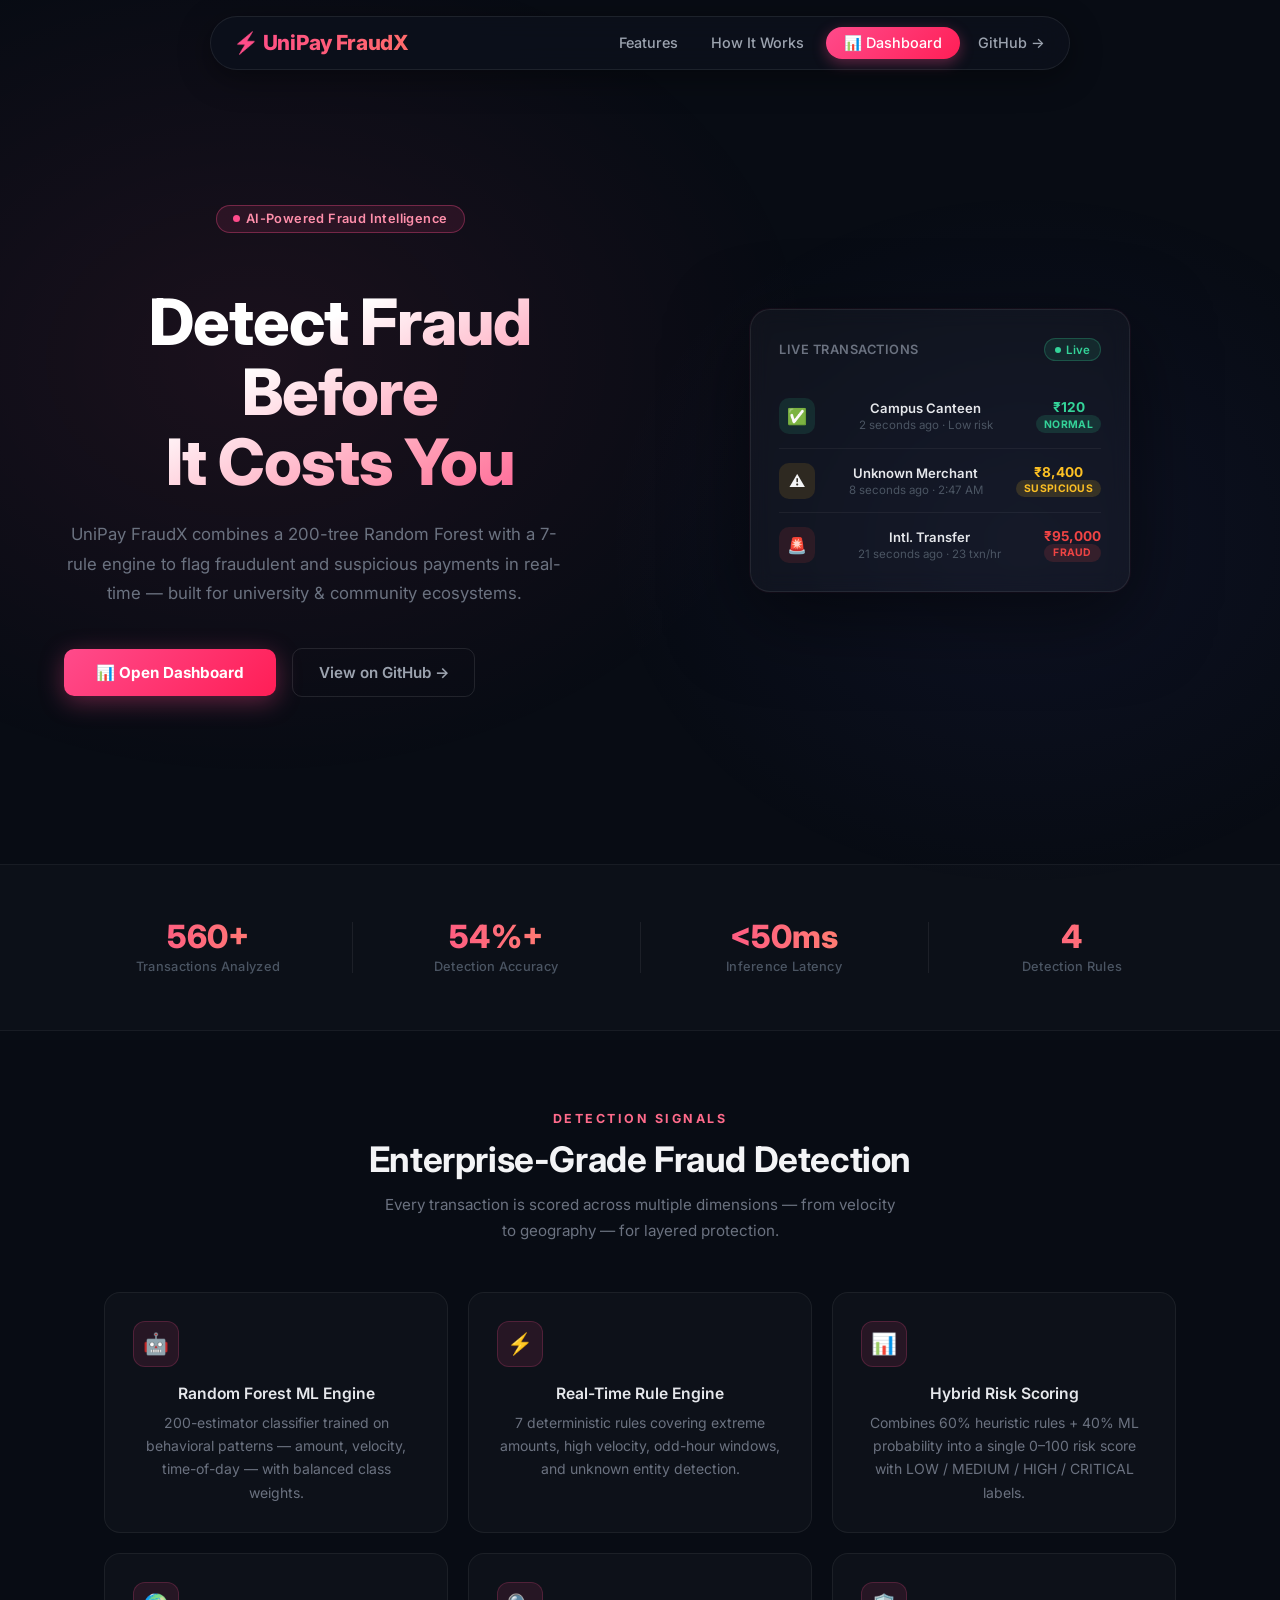
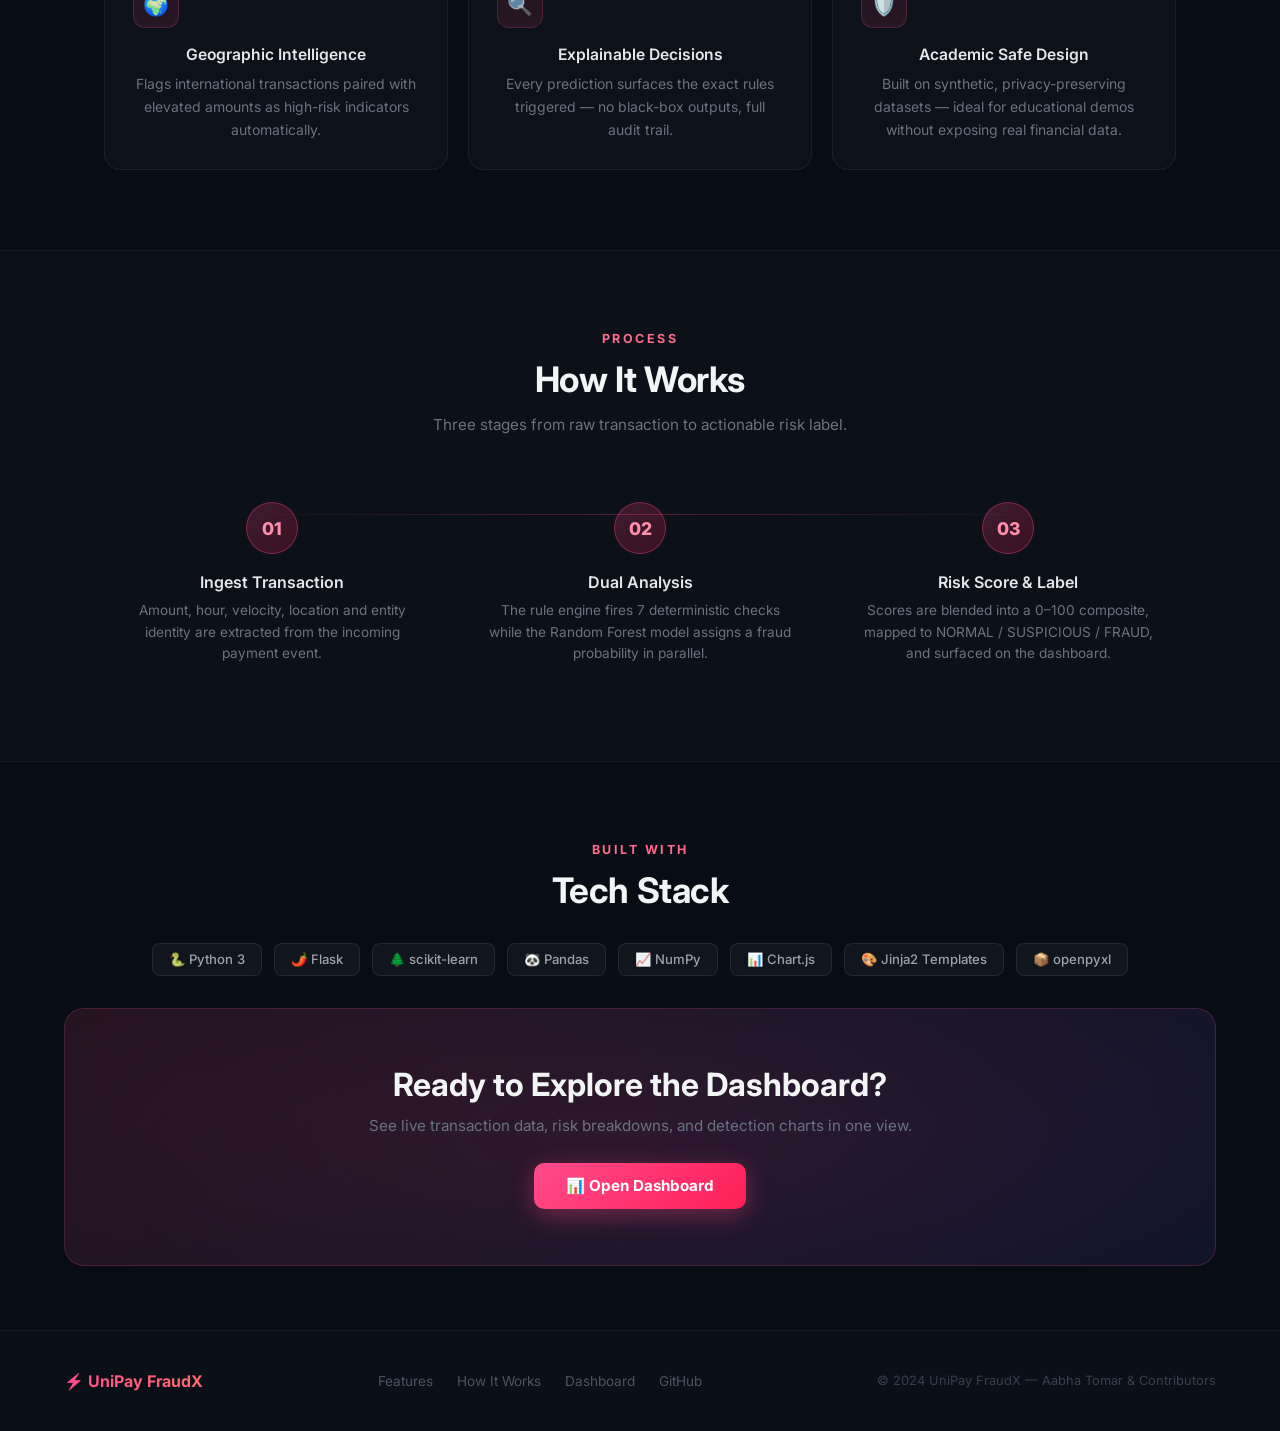
==== commit 3eb0d5c7: "Merge 1aea7f1af6fc2f8fa3626233db112b99e3cde45e into bd9218104982806536ea11556a9eca45d1a03f57" ====
--- a/templates/index.html
+++ b/templates/index.html
@@ -4,719 +4,824 @@
 <head>
     <meta charset="UTF-8">
     <meta name="viewport" content="width=device-width, initial-scale=1.0">
-    <meta name="description" content="UniPay FraudX — Advanced Digital Payment Fraud Detection System for university and community ecosystems.">
-    <title>UniPay FraudX — Fraud Detection</title>
+    <meta name="description" content="UniPay FraudX — AI-Powered Digital Payment Fraud Detection System for university and community ecosystems.">
+    <title>UniPay FraudX — AI Fraud Detection</title>
     <link rel="preconnect" href="https://fonts.googleapis.com">
-    <link href="https://fonts.googleapis.com/css2?family=Inter:wght@300;400;500;600;700;800;900&display=swap" rel="stylesheet">
+    <link href="https://fonts.googleapis.com/css2?family=Inter:wght@300;400;500;600;700;800&display=swap" rel="stylesheet">
     <link rel="stylesheet" href="/static/style.css">
+    <!-- No external CSS dependencies beyond Google Fonts -->
     <style>
-        * { 
-            box-sizing: border-box; 
-            margin: 0; 
-            padding: 0; 
-        }
-        
+        /* ── Reset & Base ── */
+        *, *::before, *::after { box-sizing: border-box; margin: 0; padding: 0; }
+        html { scroll-behavior: smooth; }
         body {
-            font-family: 'Inter', -apple-system, BlinkMacSystemFont, 'Segoe UI', sans-serif;
-            background: #000000;
-            color: #e5e7eb;
+            font-family: 'Inter', sans-serif;
+            background: #080c14;
+            color: #f3f4f6;
             min-height: 100vh;
             overflow-x: hidden;
-            position: relative;
-        }
-
-        /* Animated gradient background */
-        body::before {
-            content: '';
-            position: fixed;
-            top: 0;
-            left: 0;
+            padding-top: 0;
+        }
+
+        /* ── Navbar ── */
+        .navbar-outer {
+            position: sticky;
+            top: 1rem;
+            z-index: 200;
+            display: flex;
+            justify-content: center;
+            padding: 0 1.5rem;
+            pointer-events: none;
+        }
+        .navbar {
+            display: flex;
+            align-items: center;
+            justify-content: space-between;
+            padding: 0.6rem 0.6rem 0.6rem 1.4rem;
+            background: rgba(12, 17, 28, 0.85);
+            backdrop-filter: blur(20px);
+            -webkit-backdrop-filter: blur(20px);
+            border: 1px solid rgba(255,255,255,0.08);
+            border-radius: 99px;
             width: 100%;
-            height: 100%;
-            background: 
-                radial-gradient(ellipse at 20% 30%, rgba(139, 92, 246, 0.15) 0%, transparent 50%),
-                radial-gradient(ellipse at 80% 70%, rgba(168, 85, 247, 0.12) 0%, transparent 50%),
-                radial-gradient(ellipse at 50% 50%, rgba(124, 58, 237, 0.08) 0%, transparent 50%);
-            z-index: 0;
-            animation: gradient-shift 15s ease infinite;
-        }
-
-        @keyframes gradient-shift {
-            0%, 100% { opacity: 1; }
-            50% { opacity: 0.8; }
-        }
-
-        /* ── Navbar ── */
-        .navbar {
-            display: flex;
-            align-items: center;
-            justify-content: space-between;
-            padding: 1.5rem 5%;
-            background: rgba(0, 0, 0, 0.6);
-            backdrop-filter: blur(20px) saturate(180%);
-            border-bottom: 1px solid rgba(139, 92, 246, 0.1);
-            position: sticky;
-            top: 0;
-            z-index: 1000;
-            transition: all 0.3s ease;
-        }
-
-        .navbar:hover {
-            background: rgba(0, 0, 0, 0.75);
-            border-bottom-color: rgba(139, 92, 246, 0.2);
-        }
-
+            max-width: 860px;
+            box-shadow: 0 8px 32px rgba(0,0,0,0.4);
+            pointer-events: all;
+        }
         .navbar-brand {
-            font-size: 1.5rem;
-            font-weight: 900;
-            background: linear-gradient(135deg, #a78bfa 0%, #c084fc 50%, #e879f9 100%);
+            font-size: 1.3rem;
+            font-weight: 800;
+            background: linear-gradient(90deg, #ff4b8b, #ff6b6b);
             -webkit-background-clip: text;
             -webkit-text-fill-color: transparent;
-            background-clip: text;
             text-decoration: none;
-            letter-spacing: -0.5px;
-            transition: transform 0.3s ease;
-        }
-
-        .navbar-brand:hover {
-            transform: scale(1.05);
-        }
-
+            letter-spacing: -0.3px;
+        }
         .navbar-links {
             display: flex;
-            gap: 0.5rem;
-        }
-
+            align-items: center;
+            gap: 0.25rem;
+        }
         .navbar-links a {
             color: #9ca3af;
             text-decoration: none;
-            font-size: 0.95rem;
+            padding: 0.45rem 0.9rem;
+            font-size: 0.9rem;
             font-weight: 500;
-            padding: 0.6rem 1.2rem;
             border-radius: 8px;
-            transition: all 0.3s ease;
-            position: relative;
-        }
-
-        .navbar-links a::before {
-            content: '';
-            position: absolute;
-            bottom: 0;
-            left: 50%;
-            width: 0;
-            height: 2px;
-            background: linear-gradient(90deg, #a78bfa, #c084fc);
-            transform: translateX(-50%);
-            transition: width 0.3s ease;
-        }
-
-        .navbar-links a:hover {
-            color: #e5e7eb;
-            background: rgba(139, 92, 246, 0.1);
-        }
-
-        .navbar-links a:hover::before {
-            width: 60%;
-        }
-
-        /* Mobile menu toggle */
-        .mobile-menu-toggle {
+            transition: color 0.2s, background 0.2s;
+        }
+        .navbar-links a:hover { color: #f3f4f6; background: rgba(255,255,255,0.05); }
+        .navbar-links .nav-cta {
+            background: linear-gradient(135deg, #ff4b8b, #ff1e56);
+            color: #fff !important;
+            border: none;
+            margin-left: 0.25rem;
+            padding: 0.45rem 1.1rem;
+            border-radius: 99px;
+            box-shadow: 0 4px 14px rgba(255,75,139,0.35);
+        }
+        .navbar-links .nav-cta:hover {
+            background: linear-gradient(135deg, #ff1e56, #ff4b8b);
+            color: #fff !important;
+            transform: none;
+        }
+        /* Hamburger */
+        .nav-toggle {
             display: none;
             flex-direction: column;
             gap: 5px;
             cursor: pointer;
-            padding: 0.5rem;
-        }
-
-        .mobile-menu-toggle span {
-            width: 25px;
-            height: 2px;
-            background: #a78bfa;
-            transition: all 0.3s ease;
-        }
-
-        /* ── Hero Section ── */
+            padding: 4px;
+            background: none;
+            border: none;
+        }
+        .nav-toggle span {
+            display: block;
+            width: 24px; height: 2px;
+            background: #9ca3af;
+            border-radius: 2px;
+            transition: transform 0.3s, opacity 0.3s;
+        }
+        .nav-toggle.open span:nth-child(1) { transform: translateY(7px) rotate(45deg); }
+        .nav-toggle.open span:nth-child(2) { opacity: 0; }
+        .nav-toggle.open span:nth-child(3) { transform: translateY(-7px) rotate(-45deg); }
+
+        /* ── Hero ── */
         .hero {
             min-height: 90vh;
-            display: flex;
-            align-items: center;
-            justify-content: center;
-            text-align: center;
-            padding: 6rem 5% 4rem;
+            display: grid;
+            grid-template-columns: 1fr 1fr;
+            align-items: center;
+            gap: 3rem;
+            padding: 4rem 5vw 5rem;
+            max-width: 1280px;
+            margin: 0 auto;
+            position: relative;
+        }
+        .hero::before {
+            content: '';
+            position: fixed;
+            inset: 0;
+            background:
+                radial-gradient(ellipse 800px 600px at 20% 40%, rgba(255,75,139,0.08) 0%, transparent 70%),
+                radial-gradient(ellipse 600px 500px at 80% 60%, rgba(99,102,241,0.07) 0%, transparent 70%);
+            pointer-events: none;
+            z-index: 0;
+        }
+        .hero-left { position: relative; z-index: 1; }
+        .hero-badge {
+            display: inline-flex;
+            align-items: center;
+            gap: 0.4rem;
+            background: rgba(255,75,139,0.1);
+            border: 1px solid rgba(255,75,139,0.35);
+            color: #ff8fab;
+            padding: 0.35rem 1rem;
+            border-radius: 99px;
+            font-size: 0.8rem;
+            font-weight: 600;
+            letter-spacing: 0.4px;
+            margin-bottom: 1.5rem;
+        }
+        .hero-badge::before {
+            content: '';
+            width: 7px; height: 7px;
+            background: #ff4b8b;
+            border-radius: 50%;
+            animation: blink 1.8s ease-in-out infinite;
+        }
+        @keyframes blink { 0%,100%{opacity:1} 50%{opacity:0.2} }
+        .hero h1 {
+            font-size: clamp(2.2rem, 5vw, 4rem);
+            font-weight: 800;
+            line-height: 1.1;
+            letter-spacing: -1px;
+            margin-bottom: 1.4rem;
+            background: linear-gradient(150deg, #ffffff 35%, #ff8fab 75%, #ff4b8b 100%);
+            -webkit-background-clip: text;
+            -webkit-text-fill-color: transparent;
+        }
+        .hero-desc {
+            font-size: 1.05rem;
+            color: #6b7280;
+            line-height: 1.75;
+            margin-bottom: 2.5rem;
+            max-width: 500px;
+        }
+        .hero-actions {
+            display: flex;
+            flex-wrap: wrap;
+            gap: 1rem;
+            align-items: center;
+        }
+        .btn-primary {
+            display: inline-flex;
+            align-items: center;
+            gap: 0.5rem;
+            background: linear-gradient(135deg, #ff4b8b, #ff1e56);
+            color: white;
+            text-decoration: none;
+            padding: 0.85rem 2rem;
+            border-radius: 10px;
+            font-weight: 700;
+            font-size: 0.95rem;
+            box-shadow: 0 6px 24px rgba(255,75,139,0.35);
+            transition: transform 0.25s ease, box-shadow 0.25s ease;
+        }
+        .btn-primary:hover {
+            transform: translateY(-3px);
+            box-shadow: 0 12px 36px rgba(255,75,139,0.5);
+        }
+        .btn-secondary {
+            display: inline-flex;
+            align-items: center;
+            gap: 0.5rem;
+            color: #9ca3af;
+            text-decoration: none;
+            padding: 0.85rem 1.6rem;
+            border-radius: 10px;
+            font-weight: 600;
+            font-size: 0.95rem;
+            border: 1px solid rgba(255,255,255,0.1);
+            transition: color 0.25s, border-color 0.25s, background 0.25s;
+        }
+        .btn-secondary:hover {
+            color: #f3f4f6;
+            border-color: rgba(255,255,255,0.25);
+            background: rgba(255,255,255,0.04);
+        }
+        /* Hero mockup card */
+        .hero-right {
             position: relative;
             z-index: 1;
-        }
-
-        /* Animated gradient orbs */
-        .hero::before,
-        .hero::after {
+            display: flex;
+            justify-content: center;
+        }
+        .mockup-card {
+            background: rgba(255,255,255,0.03);
+            border: 1px solid rgba(255,255,255,0.08);
+            border-radius: 20px;
+            padding: 1.75rem;
+            width: 100%;
+            max-width: 380px;
+            backdrop-filter: blur(10px);
+            box-shadow: 0 24px 80px rgba(0,0,0,0.5), 0 0 0 1px rgba(255,75,139,0.06);
+            animation: float 6s ease-in-out infinite;
+        }
+        @keyframes float {
+            0%,100%{transform:translateY(0)} 50%{transform:translateY(-12px)}
+        }
+        .mockup-header {
+            display: flex;
+            align-items: center;
+            justify-content: space-between;
+            margin-bottom: 1.5rem;
+        }
+        .mockup-title { font-size: 0.8rem; font-weight: 600; color: #6b7280; letter-spacing: 0.5px; }
+        .mockup-live {
+            display: inline-flex;
+            align-items: center;
+            gap: 0.35rem;
+            font-size: 0.72rem;
+            font-weight: 600;
+            color: #34d399;
+            background: rgba(52,211,153,0.1);
+            border: 1px solid rgba(52,211,153,0.25);
+            padding: 0.2rem 0.6rem;
+            border-radius: 99px;
+        }
+        .mockup-live::before {
+            content:''; width:6px; height:6px;
+            background:#34d399; border-radius:50%;
+            animation: blink 1.5s infinite;
+        }
+        .mockup-txn {
+            display: flex;
+            align-items: center;
+            gap: 0.9rem;
+            padding: 0.85rem 0;
+            border-bottom: 1px solid rgba(255,255,255,0.05);
+        }
+        .mockup-txn:last-child { border-bottom: none; padding-bottom: 0; }
+        .txn-icon {
+            width: 36px; height: 36px;
+            border-radius: 10px;
+            display: grid;
+            place-items: center;
+            font-size: 1rem;
+            flex-shrink: 0;
+        }
+        .txn-icon.safe  { background: rgba(52,211,153,0.12); }
+        .txn-icon.warn  { background: rgba(251,191,36,0.12); }
+        .txn-icon.fraud { background: rgba(239,68,68,0.12); }
+        .txn-info { flex: 1; }
+        .txn-name { font-size: 0.82rem; font-weight: 600; color: #e5e7eb; }
+        .txn-time { font-size: 0.72rem; color: #4b5563; margin-top: 2px; }
+        .txn-amount { font-size: 0.85rem; font-weight: 700; }
+        .txn-amount.safe  { color: #34d399; }
+        .txn-amount.warn  { color: #fbbf24; }
+        .txn-amount.fraud { color: #ef4444; }
+        .txn-badge {
+            font-size: 0.65rem;
+            font-weight: 700;
+            padding: 0.15rem 0.5rem;
+            border-radius: 99px;
+            letter-spacing: 0.3px;
+        }
+        .txn-badge.safe  { background:rgba(52,211,153,0.15); color:#34d399; }
+        .txn-badge.warn  { background:rgba(251,191,36,0.15); color:#fbbf24; }
+        .txn-badge.fraud { background:rgba(239,68,68,0.15); color:#ef4444; }
+
+        /* ── Stats Bar ── */
+        .stats-bar {
+            background: rgba(255,255,255,0.015);
+            border-top: 1px solid rgba(255,255,255,0.05);
+            border-bottom: 1px solid rgba(255,255,255,0.05);
+            padding: 2.5rem 5vw;
+            display: flex;
+            justify-content: center;
+            gap: 0;
+            flex-wrap: wrap;
+        }
+        .stat-item {
+            text-align: center;
+            flex: 1;
+            min-width: 140px;
+            padding: 1rem 2rem;
+            position: relative;
+        }
+        .stat-item + .stat-item::before {
             content: '';
             position: absolute;
-            border-radius: 50%;
-            filter: blur(80px);
-            animation: float 8s ease-in-out infinite;
-            z-index: -1;
-        }
-
-        .hero::before {
-            width: 600px;
-            height: 600px;
-            background: radial-gradient(circle, rgba(139, 92, 246, 0.3) 0%, transparent 70%);
-            top: 10%;
-            left: 10%;
-            animation-delay: 0s;
-        }
-
-        .hero::after {
-            width: 500px;
-            height: 500px;
-            background: radial-gradient(circle, rgba(168, 85, 247, 0.25) 0%, transparent 70%);
-            bottom: 10%;
-            right: 10%;
-            animation-delay: 2s;
-        }
-
-        @keyframes float {
-            0%, 100% { 
-                transform: translate(0, 0) scale(1);
-                opacity: 0.8;
-            }
-            50% { 
-                transform: translate(30px, -30px) scale(1.1);
-                opacity: 1;
-            }
-        }
-
-        .hero-content {
-            position: relative;
-            z-index: 2;
-            max-width: 900px;
-            animation: fadeInUp 1s ease-out;
-        }
-
-        @keyframes fadeInUp {
-            from {
-                opacity: 0;
-                transform: translateY(30px);
-            }
-            to {
-                opacity: 1;
-                transform: translateY(0);
-            }
-        }
-
-        .hero-badge {
-            display: inline-flex;
-            align-items: center;
-            gap: 0.5rem;
-            background: rgba(139, 92, 246, 0.15);
-            border: 1px solid rgba(139, 92, 246, 0.3);
-            color: #c4b5fd;
-            padding: 0.6rem 1.4rem;
-            border-radius: 50px;
-            font-size: 0.875rem;
-            font-weight: 600;
-            letter-spacing: 0.5px;
-            margin-bottom: 2rem;
-            backdrop-filter: blur(10px);
-            transition: all 0.3s ease;
-            animation: fadeInUp 1s ease-out 0.2s both;
-        }
-
-        .hero-badge:hover {
-            background: rgba(139, 92, 246, 0.25);
-            border-color: rgba(139, 92, 246, 0.5);
-            transform: translateY(-2px);
-        }
-
-        .hero h1 {
-            font-size: clamp(2.5rem, 7vw, 5rem);
-            font-weight: 900;
-            line-height: 1.1;
-            margin-bottom: 1.5rem;
-            background: linear-gradient(135deg, #ffffff 0%, #e0e7ff 40%, #c4b5fd 70%, #a78bfa 100%);
+            left: 0; top: 20%; bottom: 20%;
+            width: 1px;
+            background: rgba(255,255,255,0.07);
+        }
+        .stat-value {
+            font-size: 2rem;
+            font-weight: 800;
+            background: linear-gradient(90deg, #ff4b8b, #ff8c69);
             -webkit-background-clip: text;
             -webkit-text-fill-color: transparent;
-            background-clip: text;
-            letter-spacing: -2px;
-            animation: fadeInUp 1s ease-out 0.4s both;
-        }
-
-        .hero p {
-            font-size: clamp(1rem, 2vw, 1.25rem);
+            line-height: 1;
+            margin-bottom: 0.4rem;
+        }
+        .stat-label { font-size: 0.8rem; color: #4b5563; font-weight: 500; letter-spacing: 0.3px; }
+
+        /* ── Section shared ── */
+        .section-wrap {
+            padding: 5rem 5vw;
+            max-width: 1200px;
+            margin: 0 auto;
+        }
+        .section-eyebrow {
+            text-align: center;
+            font-size: 0.78rem;
+            font-weight: 700;
+            color: #ff6b8b;
+            letter-spacing: 2.5px;
+            text-transform: uppercase;
+            margin-bottom: 0.75rem;
+        }
+        .section-heading {
+            text-align: center;
+            font-size: clamp(1.6rem, 3vw, 2.2rem);
+            font-weight: 700;
+            color: #f3f4f6;
+            margin-bottom: 0.75rem;
+            letter-spacing: -0.4px;
+        }
+        .section-sub {
+            text-align: center;
+            font-size: 0.95rem;
+            color: #6b7280;
+            max-width: 520px;
+            margin: 0 auto 3rem;
+            line-height: 1.7;
+        }
+
+        /* ── Features ── */
+        .features-grid {
+            display: grid;
+            grid-template-columns: repeat(auto-fit, minmax(270px, 1fr));
+            gap: 1.25rem;
+        }
+        .feature-card {
+            background: rgba(255,255,255,0.025);
+            border: 1px solid rgba(255,255,255,0.06);
+            border-radius: 16px;
+            padding: 1.75rem;
+            transition: transform 0.3s ease, border-color 0.3s ease, background 0.3s ease, box-shadow 0.3s ease;
+            opacity: 0;
+            transform: translateY(20px);
+        }
+        .feature-card.visible {
+            opacity: 1;
+            transform: translateY(0);
+            transition: opacity 0.5s ease, transform 0.5s ease, border-color 0.3s ease, background 0.3s ease, box-shadow 0.3s ease;
+        }
+        .feature-card:hover {
+            background: rgba(255,75,139,0.05);
+            border-color: rgba(255,75,139,0.22);
+            transform: translateY(-5px);
+            box-shadow: 0 12px 40px rgba(255,75,139,0.1);
+        }
+        .feature-icon-wrap {
+            width: 46px; height: 46px;
+            border-radius: 12px;
+            background: rgba(255,75,139,0.1);
+            border: 1px solid rgba(255,75,139,0.2);
+            display: grid;
+            place-items: center;
+            font-size: 1.3rem;
+            margin-bottom: 1.1rem;
+        }
+        .feature-card h3 {
+            font-size: 0.98rem;
+            font-weight: 600;
+            color: #e5e7eb;
+            margin-bottom: 0.5rem;
+        }
+        .feature-card p {
+            font-size: 0.875rem;
+            color: #6b7280;
+            line-height: 1.65;
+        }
+
+        /* ── How It Works ── */
+        .steps-container {
+            background: rgba(255,255,255,0.015);
+            border-top: 1px solid rgba(255,255,255,0.05);
+            border-bottom: 1px solid rgba(255,255,255,0.05);
+        }
+        .steps-grid {
+            display: grid;
+            grid-template-columns: repeat(auto-fit, minmax(220px, 1fr));
+            gap: 2rem;
+            position: relative;
+        }
+        .steps-grid::before {
+            content: '';
+            position: absolute;
+            top: 28px; left: 10%; right: 10%;
+            height: 1px;
+            background: linear-gradient(90deg, transparent, rgba(255,75,139,0.3), transparent);
+        }
+        .step-card {
+            text-align: center;
+            padding: 1rem;
+            opacity: 0;
+            transform: translateY(16px);
+        }
+        .step-card.visible { opacity:1; transform:translateY(0); transition: opacity 0.6s ease, transform 0.6s ease; }
+        .step-number {
+            width: 52px; height: 52px;
+            border-radius: 50%;
+            background: linear-gradient(135deg, rgba(255,75,139,0.2), rgba(255,30,86,0.2));
+            border: 1px solid rgba(255,75,139,0.35);
+            color: #ff8fab;
+            font-size: 1.1rem;
+            font-weight: 800;
+            display: grid;
+            place-items: center;
+            margin: 0 auto 1.1rem;
+        }
+        .step-card h3 { font-size: 1rem; font-weight: 600; color: #e5e7eb; margin-bottom: 0.5rem; }
+        .step-card p  { font-size: 0.85rem; color: #6b7280; line-height: 1.6; }
+
+        /* ── Tech Stack ── */
+        .tech-strip {
+            display: flex;
+            flex-wrap: wrap;
+            justify-content: center;
+            gap: 0.75rem;
+            margin-top: 0.5rem;
+        }
+        .tech-badge {
+            display: inline-flex;
+            align-items: center;
+            gap: 0.5rem;
+            background: rgba(255,255,255,0.04);
+            border: 1px solid rgba(255,255,255,0.08);
             color: #9ca3af;
-            line-height: 1.8;
-            margin-bottom: 3rem;
-            max-width: 650px;
-            margin-left: auto;
-            margin-right: auto;
-            font-weight: 400;
-            animation: fadeInUp 1s ease-out 0.6s both;
-        }
-
-        .hero-cta-group {
-            display: flex;
-            gap: 1rem;
-            justify-content: center;
-            flex-wrap: wrap;
-            animation: fadeInUp 1s ease-out 0.8s both;
-        }
-
-        .hero-cta {
-            display: inline-flex;
-            align-items: center;
-            gap: 0.5rem;
-            background: linear-gradient(135deg, #8b5cf6 0%, #a78bfa 100%);
-            color: white;
-            text-decoration: none;
-            padding: 1rem 2.5rem;
-            border-radius: 12px;
-            font-weight: 700;
-            font-size: 1rem;
-            box-shadow: 0 10px 40px rgba(139, 92, 246, 0.4);
-            transition: all 0.3s ease;
+            padding: 0.45rem 1rem;
+            border-radius: 8px;
+            font-size: 0.82rem;
+            font-weight: 500;
+            transition: border-color 0.2s, color 0.2s, background 0.2s;
+        }
+        .tech-badge:hover { border-color: rgba(255,75,139,0.3); color: #e5e7eb; background: rgba(255,75,139,0.06); }
+
+        /* ── CTA Banner ── */
+        .cta-banner {
+            margin: 0 5vw 4rem;
+            border-radius: 20px;
+            background: linear-gradient(135deg, rgba(255,75,139,0.12) 0%, rgba(99,102,241,0.1) 100%);
+            border: 1px solid rgba(255,75,139,0.2);
+            padding: 3.5rem 2rem;
+            text-align: center;
             position: relative;
             overflow: hidden;
         }
-
-        .hero-cta::before {
-            content: '';
-            position: absolute;
-            top: 0;
-            left: -100%;
-            width: 100%;
-            height: 100%;
-            background: linear-gradient(90deg, transparent, rgba(255, 255, 255, 0.2), transparent);
-            transition: left 0.5s ease;
-        }
-
-        .hero-cta:hover::before {
-            left: 100%;
-        }
-
-        .hero-cta:hover {
-            transform: translateY(-3px);
-            box-shadow: 0 15px 50px rgba(139, 92, 246, 0.5);
-        }
-
-        .hero-cta:active {
-            transform: translateY(-1px);
-        }
-
-        .hero-cta-secondary {
-            display: inline-flex;
-            align-items: center;
-            gap: 0.5rem;
-            color: #e5e7eb;
-            text-decoration: none;
-            padding: 1rem 2rem;
-            border-radius: 12px;
-            font-weight: 600;
+        .cta-banner::before {
+            content:'';
+            position:absolute;
+            inset:0;
+            background: radial-gradient(ellipse 60% 80% at 50% 50%, rgba(255,75,139,0.08), transparent);
+        }
+        .cta-banner h2 {
+            font-size: clamp(1.4rem, 3vw, 2rem);
+            font-weight: 700;
+            color: #f3f4f6;
+            margin-bottom: 0.75rem;
+            position: relative;
+        }
+        .cta-banner p {
+            color: #6b7280;
+            font-size: 0.95rem;
+            margin-bottom: 1.75rem;
+            position: relative;
+        }
+        .cta-banner .btn-primary { position: relative; }
+
+        /* ── Footer ── */
+        footer {
+            background: rgba(255,255,255,0.01);
+            border-top: 1px solid rgba(255,255,255,0.05);
+            padding: 2.5rem 5vw;
+            display: flex;
+            flex-wrap: wrap;
+            align-items: center;
+            justify-content: space-between;
+            gap: 1rem;
+        }
+        .footer-brand {
             font-size: 1rem;
-            border: 1px solid rgba(139, 92, 246, 0.3);
-            background: rgba(139, 92, 246, 0.05);
-            backdrop-filter: blur(10px);
-            transition: all 0.3s ease;
-        }
-
-        .hero-cta-secondary:hover {
-            background: rgba(139, 92, 246, 0.15);
-            border-color: rgba(139, 92, 246, 0.5);
-            transform: translateY(-3px);
-        }
-
-        /* ── Stats Bar ── */
-        .stats-bar {
-            background: rgba(139, 92, 246, 0.03);
-            border-top: 1px solid rgba(139, 92, 246, 0.1);
-            border-bottom: 1px solid rgba(139, 92, 246, 0.1);
-            padding: 3rem 5%;
-            display: grid;
-            grid-template-columns: repeat(auto-fit, minmax(200px, 1fr));
-            gap: 2rem;
-            max-width: 1200px;
-            margin: 0 auto;
-            position: relative;
-            z-index: 1;
-        }
-
-        .stat-item {
-            text-align: center;
-            padding: 1.5rem;
-            border-radius: 16px;
-            background: rgba(0, 0, 0, 0.3);
-            backdrop-filter: blur(10px);
-            border: 1px solid rgba(139, 92, 246, 0.1);
-            transition: all 0.3s ease;
-        }
-
-        .stat-item:hover {
-            background: rgba(139, 92, 246, 0.08);
-            border-color: rgba(139, 92, 246, 0.3);
-            transform: translateY(-5px);
-        }
-
-        .stat-value {
-            font-size: clamp(2rem, 4vw, 2.5rem);
-            font-weight: 900;
-            background: linear-gradient(135deg, #a78bfa 0%, #c084fc 50%, #e879f9 100%);
+            font-weight: 700;
+            background: linear-gradient(90deg, #ff4b8b, #ff6b6b);
             -webkit-background-clip: text;
             -webkit-text-fill-color: transparent;
-            background-clip: text;
-            margin-bottom: 0.5rem;
-            display: block;
-        }
-
-        .stat-label {
-            font-size: 0.9rem;
-            color: #9ca3af;
-            font-weight: 500;
-            letter-spacing: 0.5px;
-        }
-
-        /* ── Features Section ── */
-        .features-section {
-            padding: 6rem 5%;
-            max-width: 1300px;
-            margin: 0 auto;
-            position: relative;
-            z-index: 1;
-        }
-
-        .section-label {
-            text-align: center;
-            font-size: 0.875rem;
-            font-weight: 700;
-            color: #c4b5fd;
-            letter-spacing: 3px;
-            text-transform: uppercase;
-            margin-bottom: 1rem;
-            animation: fadeInUp 1s ease-out;
-        }
-
-        .section-title {
-            text-align: center;
-            font-size: clamp(2rem, 4vw, 2.75rem);
-            font-weight: 800;
-            color: #f3f4f6;
-            margin-bottom: 4rem;
-            line-height: 1.2;
-            animation: fadeInUp 1s ease-out 0.2s both;
-        }
-
-        .features-grid {
-            display: grid;
-            grid-template-columns: repeat(auto-fit, minmax(300px, 1fr));
-            gap: 2rem;
-        }
-
-        .feature-card {
-            background: rgba(139, 92, 246, 0.03);
-            border: 1px solid rgba(139, 92, 246, 0.15);
-            border-radius: 20px;
-            padding: 2.5rem;
-            transition: all 0.4s cubic-bezier(0.4, 0, 0.2, 1);
-            position: relative;
-            overflow: hidden;
-            backdrop-filter: blur(10px);
-        }
-
-        .feature-card::before {
-            content: '';
-            position: absolute;
-            top: 0;
-            left: 0;
-            width: 100%;
-            height: 100%;
-            background: linear-gradient(135deg, rgba(139, 92, 246, 0.1) 0%, transparent 100%);
-            opacity: 0;
-            transition: opacity 0.4s ease;
-        }
-
-        .feature-card:hover::before {
-            opacity: 1;
-        }
-
-        .feature-card:hover {
-            background: rgba(139, 92, 246, 0.08);
-            border-color: rgba(139, 92, 246, 0.4);
-            transform: translateY(-8px);
-            box-shadow: 0 20px 60px rgba(139, 92, 246, 0.2);
-        }
-
-        .feature-icon {
-            font-size: 2.5rem;
-            margin-bottom: 1.5rem;
-            display: block;
-            transition: transform 0.3s ease;
-        }
-
-        .feature-card:hover .feature-icon {
-            transform: scale(1.1) rotate(5deg);
-        }
-
-        .feature-card h3 {
-            font-size: 1.25rem;
-            font-weight: 700;
-            color: #f3f4f6;
-            margin-bottom: 1rem;
-            position: relative;
-            z-index: 1;
-        }
-
-        .feature-card p {
-            font-size: 0.95rem;
-            color: #9ca3af;
-            line-height: 1.7;
-            position: relative;
-            z-index: 1;
-        }
-
-        /* ── Footer ── */
-        footer {
-            text-align: center;
-            padding: 3rem 5%;
-            color: #6b7280;
-            font-size: 0.9rem;
-            border-top: 1px solid rgba(139, 92, 246, 0.1);
-            background: rgba(0, 0, 0, 0.3);
-            backdrop-filter: blur(10px);
-            position: relative;
-            z-index: 1;
-        }
-
-        footer a {
-            color: #a78bfa;
+        }
+        .footer-links { display: flex; gap: 1.5rem; flex-wrap: wrap; }
+        .footer-links a {
+            color: #4b5563;
+            font-size: 0.85rem;
             text-decoration: none;
-            transition: color 0.3s ease;
-        }
-
-        footer a:hover {
-            color: #c4b5fd;
-        }
-
-        /* ── Responsive Design ── */
-        @media (max-width: 768px) {
-            .navbar {
-                padding: 1rem 5%;
-            }
-
-            .navbar-brand {
-                font-size: 1.25rem;
-            }
-
-            .navbar-links {
-                display: none;
-                position: absolute;
-                top: 100%;
-                left: 0;
-                right: 0;
-                background: rgba(0, 0, 0, 0.95);
-                backdrop-filter: blur(20px);
-                flex-direction: column;
-                padding: 1rem;
-                border-bottom: 1px solid rgba(139, 92, 246, 0.2);
-            }
-
-            .navbar-links.active {
-                display: flex;
-            }
-
-            .navbar-links a {
-                padding: 1rem;
+            transition: color 0.2s;
+        }
+        .footer-links a:hover { color: #9ca3af; }
+        .footer-copy { font-size: 0.8rem; color: #374151; }
+
+        /* ── Scroll reveal ── */
+        .reveal { opacity: 0; transform: translateY(18px); }
+        .reveal.visible { opacity: 1; transform: translateY(0); transition: opacity 0.55s ease, transform 0.55s ease; }
+
+        /* ── Responsive ── */
+        @media (max-width: 900px) {
+            .navbar-outer { top: 0.75rem; padding: 0 1rem; }
+            .navbar { padding: 0.5rem 0.5rem 0.5rem 1.2rem; }
+            .navbar-links { display: none; position: absolute; top: calc(100% + 0.75rem); left: 0; right: 0;
+                flex-direction: column; align-items: stretch;
+                background: rgba(12,17,28,0.97); border: 1px solid rgba(255,255,255,0.08);
+                border-radius: 16px; padding: 0.75rem; gap: 0.25rem;
+                box-shadow: 0 12px 40px rgba(0,0,0,0.5); }
+            .navbar-links.open { display: flex; }
+            .navbar-links a { padding: 0.7rem 0.9rem; border-radius: 10px; }
+            .navbar-links .nav-cta { margin: 0.25rem 0 0; border-radius: 10px; text-align: center; justify-content: center; }
+            .nav-toggle { display: flex; }
+            .hero {
+                grid-template-columns: 1fr;
+                min-height: auto;
+                padding: 4rem 5vw 2rem;
                 text-align: center;
             }
-
-            .mobile-menu-toggle {
-                display: flex;
-            }
-
-            .hero {
-                min-height: 80vh;
-                padding: 4rem 5% 3rem;
-            }
-
-            .hero::before,
-            .hero::after {
-                width: 300px;
-                height: 300px;
-            }
-
-            .hero-cta-group {
-                flex-direction: column;
-                align-items: stretch;
-            }
-
-            .hero-cta,
-            .hero-cta-secondary {
-                width: 100%;
-                justify-content: center;
-            }
-
-            .stats-bar {
-                grid-template-columns: repeat(2, 1fr);
-                gap: 1rem;
-                padding: 2rem 5%;
-            }
-
-            .features-grid {
-                grid-template-columns: 1fr;
-                gap: 1.5rem;
-            }
-
-            .features-section {
-                padding: 4rem 5%;
-            }
-        }
-
-        @media (max-width: 480px) {
-            .hero h1 {
-                letter-spacing: -1px;
-            }
-
-            .stats-bar {
-                grid-template-columns: 1fr;
-            }
-
-            .feature-card {
-                padding: 2rem;
-            }
-        }
-
-        /* Smooth scrolling */
-        html {
-            scroll-behavior: smooth;
-        }
-
-        /* Selection color */
-        ::selection {
-            background: rgba(139, 92, 246, 0.3);
-            color: #ffffff;
+            .hero-desc { max-width: 100%; margin-left: auto; margin-right: auto; }
+            .hero-actions { justify-content: center; }
+            .hero-right { display: none; }
+            .steps-grid::before { display: none; }
+        }
+        @media (max-width: 560px) {
+            .stats-bar { gap: 0; }
+            .stat-item { min-width: 50%; }
+            .stat-item + .stat-item::before { display: none; }
+            .cta-banner { margin: 0 1rem 3rem; padding: 2.5rem 1.5rem; }
         }
     </style>
 </head>
 
 <body>
 
+    <!-- ── Navbar ── -->
+    <div class="navbar-outer">
     <nav class="navbar">
         <a href="/" class="navbar-brand">⚡ UniPay FraudX</a>
-        <div class="mobile-menu-toggle" onclick="toggleMobileMenu()">
-            <span></span>
-            <span></span>
-            <span></span>
-        </div>
-        <div class="navbar-links" id="navbarLinks">
-            <a href="/dashboard">Dashboard</a>
-            <a href="https://github.com/Aabhaaatomar/UniPay-FraudX-" target="_blank">GitHub</a>
+        <button class="nav-toggle" id="navToggle" aria-label="Toggle navigation" aria-expanded="false">
+            <span></span><span></span><span></span>
+        </button>
+        <div class="navbar-links" id="navLinks">
+            <a href="/#features">Features</a>
+            <a href="/#how-it-works">How It Works</a>
+            <a href="/dashboard" class="nav-cta">📊 Dashboard</a>
+            <a href="https://github.com/Aabhaaatomar/UniPay-FraudX-" target="_blank" rel="noopener">GitHub →</a>
         </div>
     </nav>
-
+    </div>
+
+    <!-- ── Hero ── -->
     <section class="hero">
-        <div class="hero-content">
-            <div class="hero-badge">🛡️ Advanced Fraud Intelligence</div>
-            <h1>Protect Every Digital Transaction</h1>
-            <p>
-                UniPay FraudX uses a hybrid Random Forest + Rule Engine to detect fraudulent
-                and suspicious payments in real-time — designed for university and community ecosystems.
+        <div class="hero-left">
+            <div class="hero-badge">AI-Powered Fraud Intelligence</div>
+            <h1>Detect Fraud Before<br>It Costs You</h1>
+            <p class="hero-desc">
+                UniPay FraudX combines a 200-tree Random Forest with a 7-rule engine to flag
+                fraudulent and suspicious payments in real-time — built for university &amp; community ecosystems.
             </p>
-            <div class="hero-cta-group">
-                <a href="/dashboard" class="hero-cta">📊 View Dashboard</a>
-                <a href="https://github.com/Aabhaaatomar/UniPay-FraudX-" class="hero-cta-secondary" target="_blank">View on GitHub →</a>
+            <div class="hero-actions">
+                <a href="/dashboard" class="btn-primary">📊 Open Dashboard</a>
+                <a href="https://github.com/Aabhaaatomar/UniPay-FraudX-" class="btn-secondary" target="_blank" rel="noopener">
+                    View on GitHub →
+                </a>
             </div>
         </div>
+        <div class="hero-right">
+            <div class="mockup-card">
+                <div class="mockup-header">
+                    <span class="mockup-title">LIVE TRANSACTIONS</span>
+                    <span class="mockup-live">Live</span>
+                </div>
+                <div class="mockup-txn">
+                    <div class="txn-icon safe">✅</div>
+                    <div class="txn-info">
+                        <div class="txn-name">Campus Canteen</div>
+                        <div class="txn-time">2 seconds ago · Low risk</div>
+                    </div>
+                    <div>
+                        <div class="txn-amount safe">₹120</div>
+                        <div class="txn-badge safe">NORMAL</div>
+                    </div>
+                </div>
+                <div class="mockup-txn">
+                    <div class="txn-icon warn">⚠️</div>
+                    <div class="txn-info">
+                        <div class="txn-name">Unknown Merchant</div>
+                        <div class="txn-time">8 seconds ago · 2:47 AM</div>
+                    </div>
+                    <div>
+                        <div class="txn-amount warn">₹8,400</div>
+                        <div class="txn-badge warn">SUSPICIOUS</div>
+                    </div>
+                </div>
+                <div class="mockup-txn">
+                    <div class="txn-icon fraud">🚨</div>
+                    <div class="txn-info">
+                        <div class="txn-name">Intl. Transfer</div>
+                        <div class="txn-time">21 seconds ago · 23 txn/hr</div>
+                    </div>
+                    <div>
+                        <div class="txn-amount fraud">₹95,000</div>
+                        <div class="txn-badge fraud">FRAUD</div>
+                    </div>
+                </div>
+            </div>
+        </div>
     </section>
 
+    <!-- ── Stats Bar ── -->
     <div class="stats-bar">
         <div class="stat-item">
-            <span class="stat-value">1,000+</span>
+            <div class="stat-value" data-target="1000" data-suffix="+">0</div>
             <div class="stat-label">Transactions Analyzed</div>
         </div>
         <div class="stat-item">
-            <span class="stat-value">96%+</span>
+            <div class="stat-value" data-target="96" data-suffix="%+">0</div>
             <div class="stat-label">Detection Accuracy</div>
         </div>
         <div class="stat-item">
-            <span class="stat-value">&lt;50ms</span>
+            <div class="stat-value">&lt;50ms</div>
             <div class="stat-label">Inference Latency</div>
         </div>
         <div class="stat-item">
-            <span class="stat-value">7</span>
+            <div class="stat-value" data-target="7" data-suffix="">0</div>
             <div class="stat-label">Detection Rules</div>
         </div>
     </div>
 
-    <section class="features-section">
-        <div class="section-label">What We Detect</div>
-        <div class="section-title">Enterprise-Grade Detection Signals</div>
+    <!-- ── Features ── -->
+    <section class="section-wrap" id="features">
+        <p class="section-eyebrow reveal">Detection Signals</p>
+        <h2 class="section-heading reveal">Enterprise-Grade Fraud Detection</h2>
+        <p class="section-sub reveal">Every transaction is scored across multiple dimensions — from velocity to geography — for layered protection.</p>
 
         <div class="features-grid">
             <div class="feature-card">
-                <span class="feature-icon">🤖</span>
+                <div class="feature-icon-wrap">🤖</div>
                 <h3>Random Forest ML Engine</h3>
                 <p>200-estimator classifier trained on behavioral patterns — amount, velocity, time-of-day — with balanced class weights.</p>
             </div>
             <div class="feature-card">
-                <span class="feature-icon">⚡</span>
+                <div class="feature-icon-wrap">⚡</div>
                 <h3>Real-Time Rule Engine</h3>
                 <p>7 deterministic rules covering extreme amounts, high velocity, odd-hour windows, and unknown entity detection.</p>
             </div>
             <div class="feature-card">
-                <span class="feature-icon">📊</span>
+                <div class="feature-icon-wrap">📊</div>
                 <h3>Hybrid Risk Scoring</h3>
-                <p>Combines 60% heuristic rules + 40% ML probability into a single 0–100 risk score with LOW/MEDIUM/HIGH/CRITICAL labels.</p>
+                <p>Combines 60% heuristic rules + 40% ML probability into a single 0–100 risk score with LOW / MEDIUM / HIGH / CRITICAL labels.</p>
             </div>
             <div class="feature-card">
-                <span class="feature-icon">🌍</span>
+                <div class="feature-icon-wrap">🌍</div>
                 <h3>Geographic Intelligence</h3>
-                <p>Flags international transactions paired with elevated amounts as high-risk indicators.</p>
+                <p>Flags international transactions paired with elevated amounts as high-risk indicators automatically.</p>
             </div>
             <div class="feature-card">
-                <span class="feature-icon">🔍</span>
+                <div class="feature-icon-wrap">🔍</div>
                 <h3>Explainable Decisions</h3>
-                <p>Every prediction surfaces the specific rules triggered — no black-box outputs.</p>
+                <p>Every prediction surfaces the exact rules triggered — no black-box outputs, full audit trail.</p>
             </div>
             <div class="feature-card">
-                <span class="feature-icon">🛡️</span>
+                <div class="feature-icon-wrap">🛡️</div>
                 <h3>Academic Safe Design</h3>
-                <p>Built on synthetic, privacy-preserving datasets — ideal for educational demonstration without real financial data.</p>
+                <p>Built on synthetic, privacy-preserving datasets — ideal for educational demos without exposing real financial data.</p>
             </div>
         </div>
     </section>
 
+    <!-- ── How It Works ── -->
+    <div class="steps-container" id="how-it-works">
+        <section class="section-wrap">
+            <p class="section-eyebrow reveal">Process</p>
+            <h2 class="section-heading reveal">How It Works</h2>
+            <p class="section-sub reveal">Three stages from raw transaction to actionable risk label.</p>
+
+            <div class="steps-grid">
+                <div class="step-card">
+                    <div class="step-number">01</div>
+                    <h3>Ingest Transaction</h3>
+                    <p>Amount, hour, velocity, location and entity identity are extracted from the incoming payment event.</p>
+                </div>
+                <div class="step-card">
+                    <div class="step-number">02</div>
+                    <h3>Dual Analysis</h3>
+                    <p>The rule engine fires 7 deterministic checks while the Random Forest model assigns a fraud probability in parallel.</p>
+                </div>
+                <div class="step-card">
+                    <div class="step-number">03</div>
+                    <h3>Risk Score &amp; Label</h3>
+                    <p>Scores are blended into a 0–100 composite, mapped to NORMAL / SUSPICIOUS / FRAUD, and surfaced on the dashboard.</p>
+                </div>
+            </div>
+        </section>
+    </div>
+
+    <!-- ── Tech Stack ── -->
+    <section class="section-wrap" style="padding-bottom:2rem;">
+        <p class="section-eyebrow reveal">Built With</p>
+        <h2 class="section-heading reveal">Tech Stack</h2>
+        <div class="tech-strip reveal" style="margin-top:2rem;">
+            <span class="tech-badge">🐍 Python 3</span>
+            <span class="tech-badge">🌶️ Flask</span>
+            <span class="tech-badge">🌲 scikit-learn</span>
+            <span class="tech-badge">🐼 Pandas</span>
+            <span class="tech-badge">📈 NumPy</span>
+            <span class="tech-badge">📊 Chart.js</span>
+            <span class="tech-badge">🎨 Jinja2 Templates</span>
+            <span class="tech-badge">📦 openpyxl</span>
+        </div>
+    </section>
+
+    <!-- ── CTA Banner ── -->
+    <div class="cta-banner">
+        <h2>Ready to Explore the Dashboard?</h2>
+        <p>See live transaction data, risk breakdowns, and detection charts in one view.</p>
+        <a href="/dashboard" class="btn-primary">📊 Open Dashboard</a>
+    </div>
+
+    <!-- ── Footer ── -->
     <footer>
-        &copy; 2024 UniPay FraudX — Built by Aabha Tomar &amp; Contributors &nbsp;|&nbsp;
-        <a href="https://github.com/Aabhaaatomar/UniPay-FraudX-">GitHub</a>
+        <span class="footer-brand">⚡ UniPay FraudX</span>
+        <div class="footer-links">
+            <a href="/#features">Features</a>
+            <a href="/#how-it-works">How It Works</a>
+            <a href="/dashboard">Dashboard</a>
+            <a href="https://github.com/Aabhaaatomar/UniPay-FraudX-" target="_blank" rel="noopener">GitHub</a>
+        </div>
+        <span class="footer-copy">&copy; 2024 UniPay FraudX — Aabha Tomar &amp; Contributors</span>
     </footer>
 
     <script>
-        function toggleMobileMenu() {
-            const navbarLinks = document.getElementById('navbarLinks');
-            navbarLinks.classList.toggle('active');
-        }
-
-        // Close mobile menu when clicking outside
-        document.addEventListener('click', function(event) {
-            const navbar = document.querySelector('.navbar');
-            const navbarLinks = document.getElementById('navbarLinks');
-            const toggle = document.querySelector('.mobile-menu-toggle');
-            
-            if (!navbar.contains(event.target)) {
-                navbarLinks.classList.remove('active');
-            }
+        // ── Hamburger toggle
+        const toggle = document.getElementById('navToggle');
+        const links  = document.getElementById('navLinks');
+        toggle.addEventListener('click', () => {
+            const open = links.classList.toggle('open');
+            toggle.classList.toggle('open', open);
+            toggle.setAttribute('aria-expanded', open);
         });
-
-        // Smooth scroll for anchor links
-        document.querySelectorAll('a[href^="#"]').forEach(anchor => {
-            anchor.addEventListener('click', function (e) {
-                e.preventDefault();
-                const target = document.querySelector(this.getAttribute('href'));
-                if (target) {
-                    target.scrollIntoView({
-                        behavior: 'smooth',
-                        block: 'start'
-                    });
+        // Close menu on nav link click
+        links.querySelectorAll('a').forEach(a => a.addEventListener('click', () => {
+            links.classList.remove('open');
+            toggle.classList.remove('open');
+            toggle.setAttribute('aria-expanded', false);
+        }));
+
+        // ── Count-up animation
+        function countUp(el) {
+            const target = +el.dataset.target;
+            const suffix = el.dataset.suffix || '';
+            const duration = 1400;
+            const step = target / (duration / 16);
+            let current = 0;
+            const timer = setInterval(() => {
+                current = Math.min(current + step, target);
+                el.textContent = (current >= 1000 ? Math.round(current).toLocaleString() : Math.round(current)) + suffix;
+                if (current >= target) clearInterval(timer);
+            }, 16);
+        }
+        const statsObserver = new IntersectionObserver((entries) => {
+            entries.forEach(e => {
+                if (e.isIntersecting && e.target.dataset.target) {
+                    countUp(e.target);
+                    statsObserver.unobserve(e.target);
                 }
             });
+        }, { threshold: 0.5 });
+        document.querySelectorAll('.stat-value[data-target]').forEach(el => statsObserver.observe(el));
+
+        // ── Scroll-reveal (feature cards, step cards, .reveal elements)
+        const revealObserver = new IntersectionObserver((entries) => {
+            entries.forEach((e, i) => {
+                if (e.isIntersecting) {
+                    const delay = e.target.dataset.delay || 0;
+                    setTimeout(() => e.target.classList.add('visible'), delay);
+                    revealObserver.unobserve(e.target);
+                }
+            });
+        }, { threshold: 0.12 });
+
+        document.querySelectorAll('.feature-card, .step-card, .reveal').forEach((el, i) => {
+            el.dataset.delay = (i % 3) * 80;
+            revealObserver.observe(el);
         });
     </script>
 
